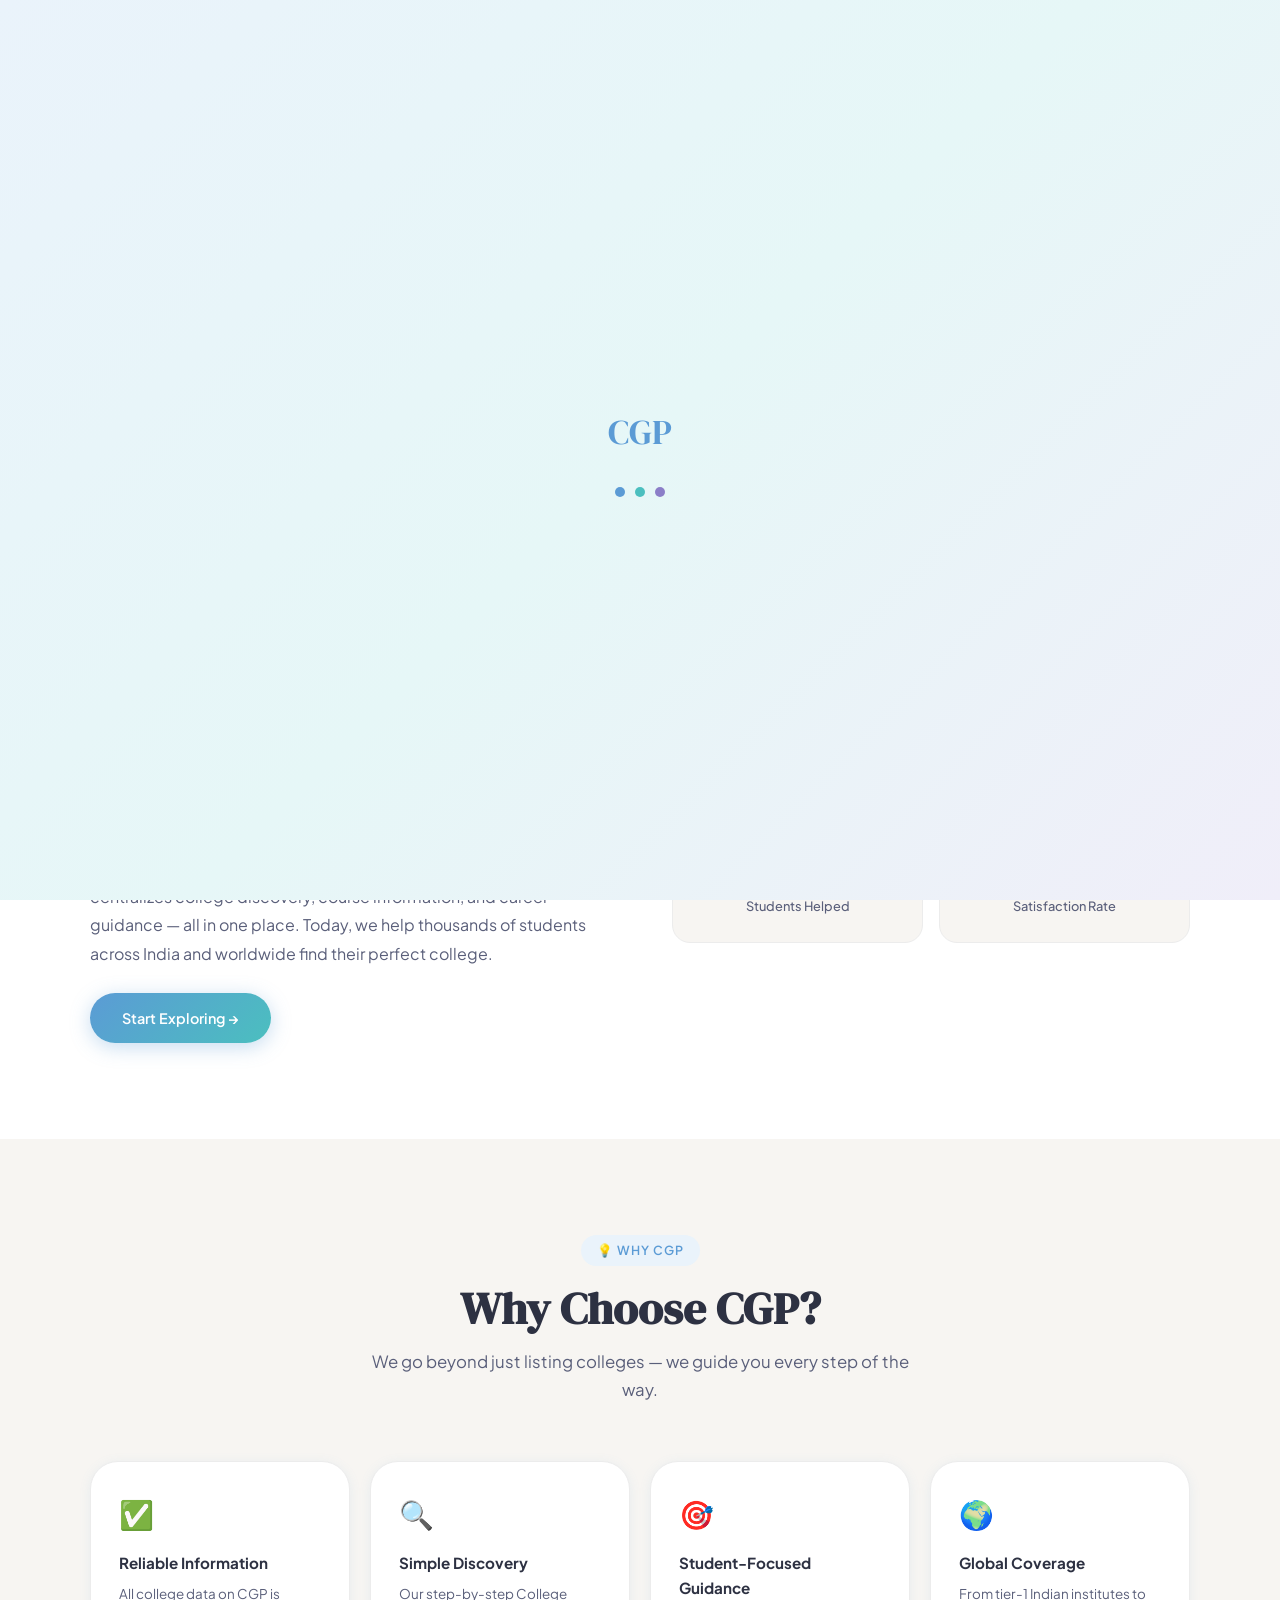
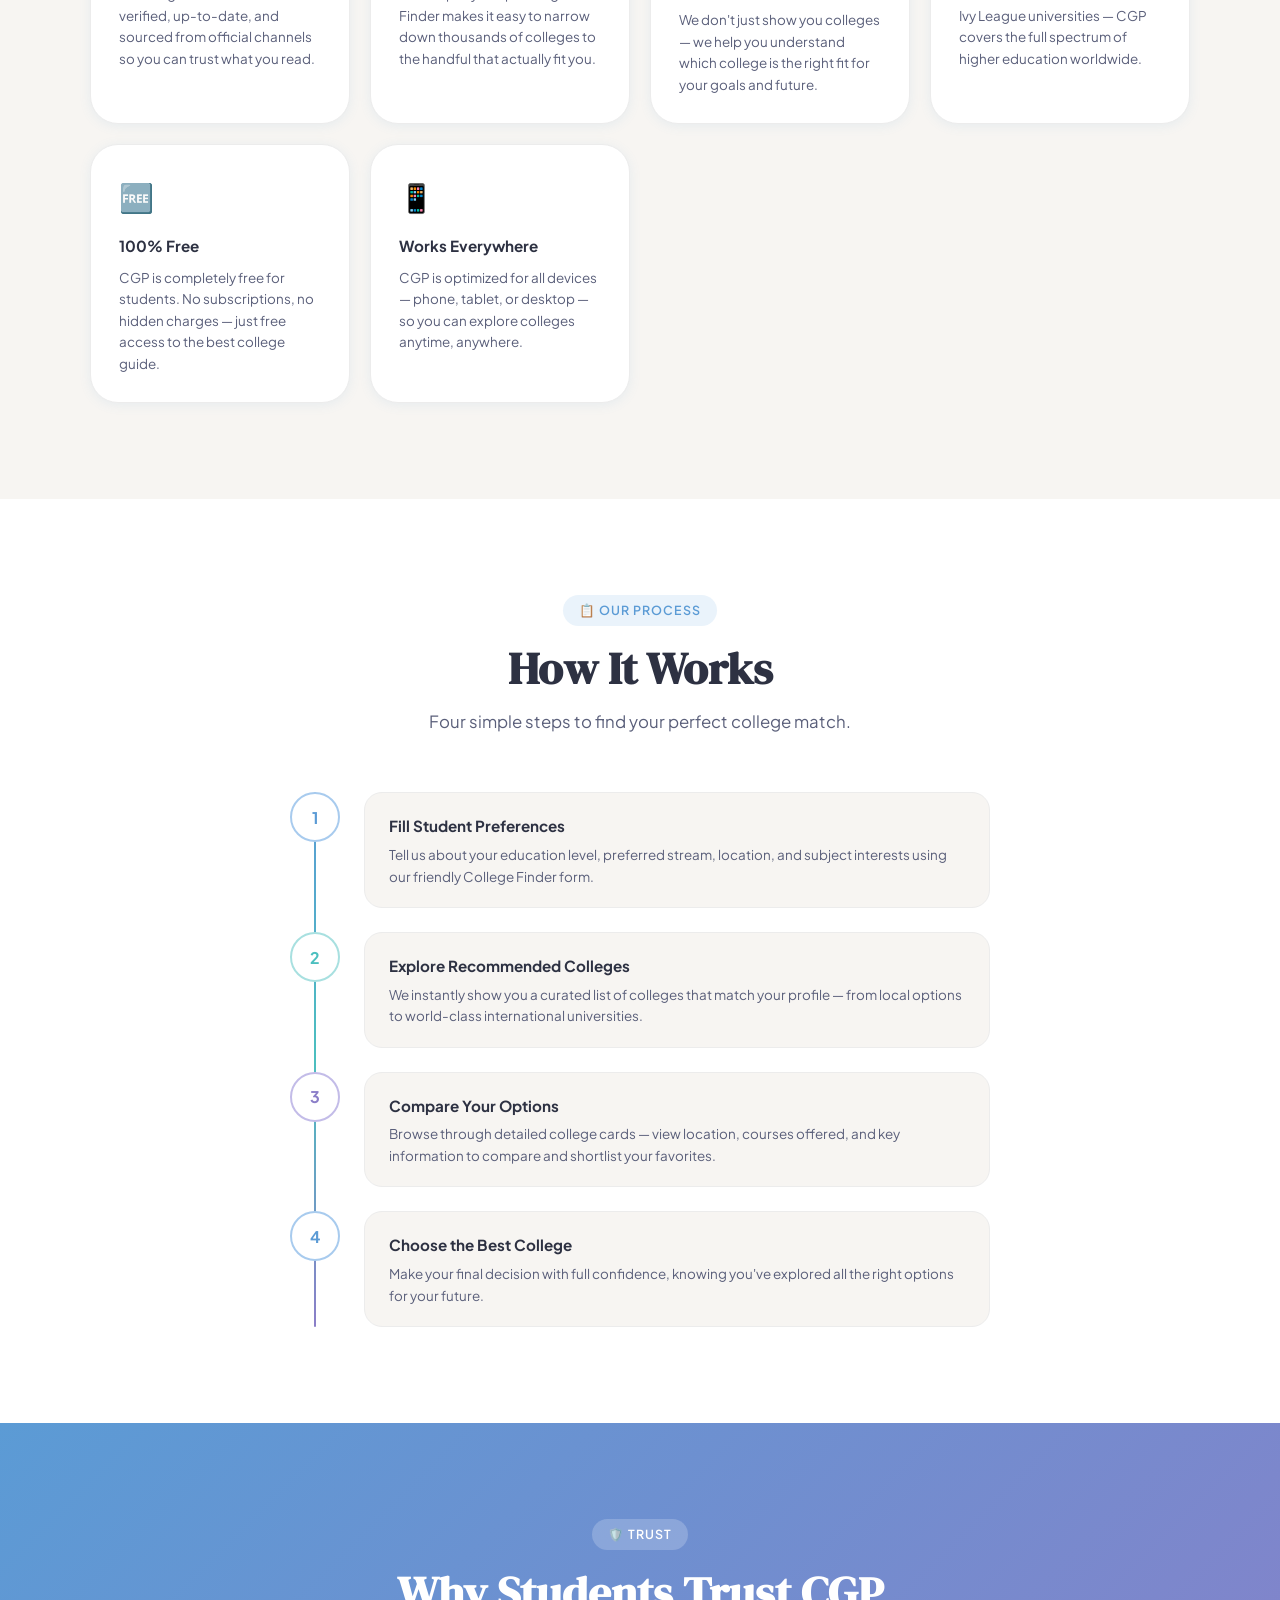
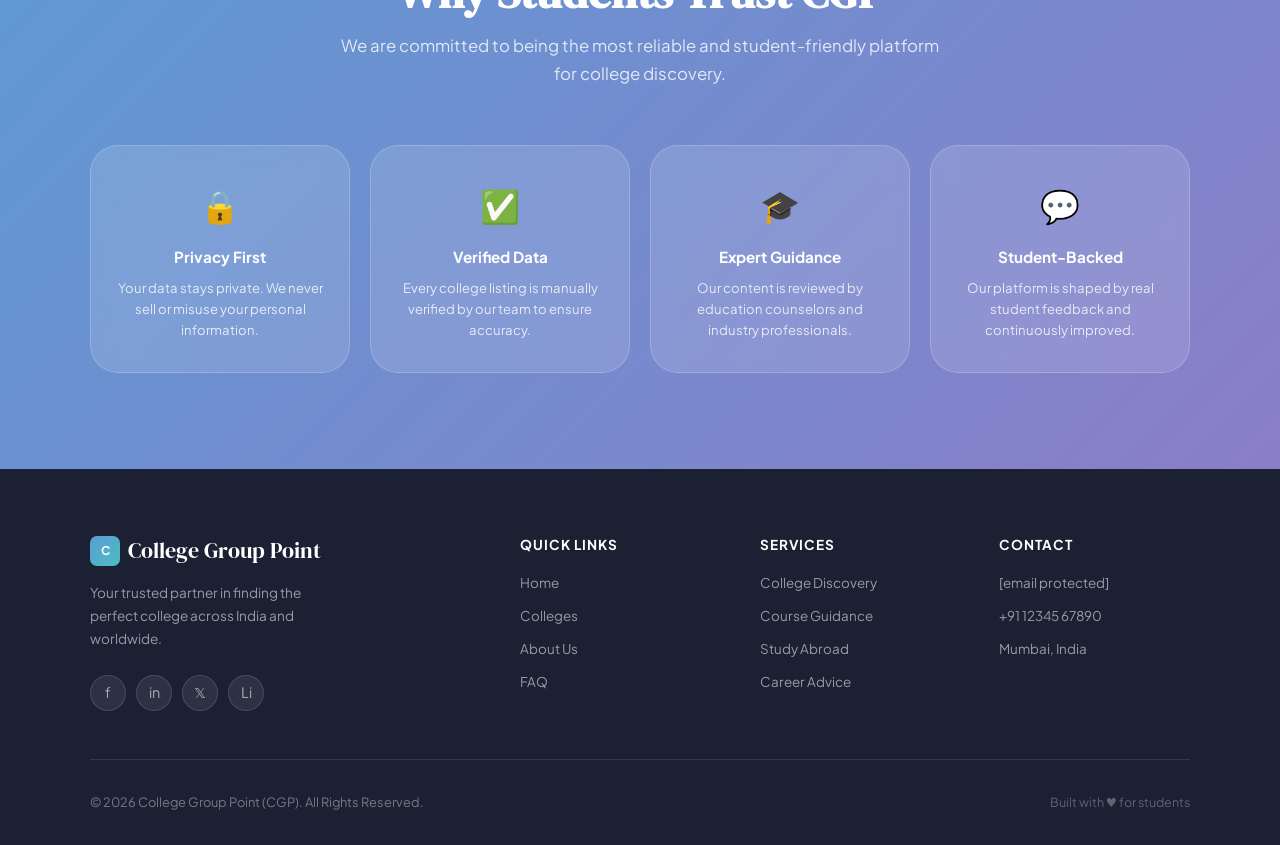
==== about.html @ a4756f7d "Add files via upload" ====
<!DOCTYPE html>
<html lang="en">
<head>
  <meta charset="UTF-8" />
  <meta name="viewport" content="width=device-width, initial-scale=1.0" />
  <title>CGP — About Us</title>
  <link rel="stylesheet" href="css/style.css" />
</head>
<body>

<div id="page-loader">
  <div class="loader-logo">CGP</div>
  <div class="loader-dots">
    <div class="loader-dot"></div>
    <div class="loader-dot"></div>
    <div class="loader-dot"></div>
  </div>
</div>

<nav class="navbar">
  <a href="index.html" class="nav-logo"><span>C</span> CGP</a>
  <ul class="nav-links">
    <li><a href="index.html">Home</a></li>
    <li><a href="colleges.html">Colleges</a></li>
    <li><a href="about.html" class="active">About</a></li>
    <li><a href="faq.html">FAQ</a></li>
  </ul>
  <div class="nav-user-pill" id="nav-user-pill" style="display:none;">
    <span class="nav-user-avatar">👤</span>
    <span class="nav-user-name" id="nav-user-name"></span>
  </div>
  <button class="hamburger" aria-label="Menu"><span></span><span></span><span></span></button>
</nav>
<nav class="mobile-nav">
  <a href="index.html">Home</a>
  <a href="colleges.html">Colleges</a>
  <a href="about.html">About</a>
  <a href="faq.html">FAQ</a>
  <div class="mobile-user-row" id="mobile-user-row" style="display:none;">
    <span id="mobile-user-name-label"></span>
    <button class="btn btn-secondary" style="padding:0.4rem 1rem;font-size:0.8rem;" onclick="openProfileModal()">Profile</button>
  </div>
</nav>

<div class="about-page">

  <section class="about-hero">
    <div class="section-badge reveal">🏫 About CGP</div>
    <h1 class="section-title reveal" style="max-width:560px;margin:0.75rem auto 1rem;">We're on a Mission to Simplify College Discovery</h1>
    <p class="section-subtitle reveal">CGP was founded with one belief — every student deserves the right information to make the most important decision of their life.</p>
  </section>

  <section class="section about-mission">
    <div class="container">
      <div class="mission-grid">
        <div class="mission-text reveal-left">
          <div class="section-badge">👋 Who We Are</div>
          <h2>Built by Students, For Students</h2>
          <p>College Group Point (CGP) was born out of frustration. Our founders went through the stressful process of finding the right college — and realized that most students were navigating this journey completely alone, with confusing or outdated information.</p>
          <p>So we built CGP: a simple, beautiful, student-first platform that centralizes college discovery, course information, and career guidance — all in one place. Today, we help thousands of students across India and worldwide find their perfect college.</p>
          <a href="colleges.html" class="btn btn-primary" style="margin-top:0.5rem;">Start Exploring →</a>
        </div>
        <div class="reveal-right">
          <div class="stats-grid">
            <div class="stat-card"><strong>500+</strong><span>Colleges Listed</span></div>
            <div class="stat-card"><strong>50+</strong><span>Countries Covered</span></div>
            <div class="stat-card"><strong>10K+</strong><span>Students Helped</span></div>
            <div class="stat-card"><strong>98%</strong><span>Satisfaction Rate</span></div>
          </div>
        </div>
      </div>
    </div>
  </section>

  <section class="section why-section">
    <div class="container">
      <div class="section-header reveal">
        <div class="section-badge">💡 Why CGP</div>
        <h2 class="section-title">Why Choose CGP?</h2>
        <p class="section-subtitle">We go beyond just listing colleges — we guide you every step of the way.</p>
      </div>
      <div class="why-grid">
        <div class="why-card reveal reveal-delay-1"><div class="why-icon">✅</div><h3>Reliable Information</h3><p>All college data on CGP is verified, up-to-date, and sourced from official channels so you can trust what you read.</p></div>
        <div class="why-card reveal reveal-delay-2"><div class="why-icon">🔍</div><h3>Simple Discovery</h3><p>Our step-by-step College Finder makes it easy to narrow down thousands of colleges to the handful that actually fit you.</p></div>
        <div class="why-card reveal reveal-delay-3"><div class="why-icon">🎯</div><h3>Student-Focused Guidance</h3><p>We don't just show you colleges — we help you understand which college is the right fit for your goals and future.</p></div>
        <div class="why-card reveal reveal-delay-4"><div class="why-icon">🌍</div><h3>Global Coverage</h3><p>From tier-1 Indian institutes to Ivy League universities — CGP covers the full spectrum of higher education worldwide.</p></div>
        <div class="why-card reveal"><div class="why-icon">🆓</div><h3>100% Free</h3><p>CGP is completely free for students. No subscriptions, no hidden charges — just free access to the best college guide.</p></div>
        <div class="why-card reveal"><div class="why-icon">📱</div><h3>Works Everywhere</h3><p>CGP is optimized for all devices — phone, tablet, or desktop — so you can explore colleges anytime, anywhere.</p></div>
      </div>
    </div>
  </section>

  <section class="section process-section">
    <div class="container">
      <div class="section-header reveal">
        <div class="section-badge">📋 Our Process</div>
        <h2 class="section-title">How It Works</h2>
        <p class="section-subtitle">Four simple steps to find your perfect college match.</p>
      </div>
      <div class="process-steps">
        <div class="process-step reveal">
          <div class="process-step-num">1</div>
          <div class="process-step-content"><h3>Fill Student Preferences</h3><p>Tell us about your education level, preferred stream, location, and subject interests using our friendly College Finder form.</p></div>
        </div>
        <div class="process-step reveal reveal-delay-1">
          <div class="process-step-num">2</div>
          <div class="process-step-content"><h3>Explore Recommended Colleges</h3><p>We instantly show you a curated list of colleges that match your profile — from local options to world-class international universities.</p></div>
        </div>
        <div class="process-step reveal reveal-delay-2">
          <div class="process-step-num">3</div>
          <div class="process-step-content"><h3>Compare Your Options</h3><p>Browse through detailed college cards — view location, courses offered, and key information to compare and shortlist your favorites.</p></div>
        </div>
        <div class="process-step reveal reveal-delay-3">
          <div class="process-step-num">4</div>
          <div class="process-step-content"><h3>Choose the Best College</h3><p>Make your final decision with full confidence, knowing you've explored all the right options for your future.</p></div>
        </div>
      </div>
    </div>
  </section>

  <section class="section trust-section">
    <div class="container">
      <div class="section-header reveal">
        <div class="section-badge">🛡️ Trust</div>
        <h2 class="section-title">Why Students Trust CGP</h2>
        <p class="section-subtitle">We are committed to being the most reliable and student-friendly platform for college discovery.</p>
      </div>
      <div class="trust-cards">
        <div class="trust-card reveal reveal-delay-1"><div class="trust-card-icon">🔒</div><h3>Privacy First</h3><p>Your data stays private. We never sell or misuse your personal information.</p></div>
        <div class="trust-card reveal reveal-delay-2"><div class="trust-card-icon">✅</div><h3>Verified Data</h3><p>Every college listing is manually verified by our team to ensure accuracy.</p></div>
        <div class="trust-card reveal reveal-delay-3"><div class="trust-card-icon">🎓</div><h3>Expert Guidance</h3><p>Our content is reviewed by education counselors and industry professionals.</p></div>
        <div class="trust-card reveal reveal-delay-4"><div class="trust-card-icon">💬</div><h3>Student-Backed</h3><p>Our platform is shaped by real student feedback and continuously improved.</p></div>
      </div>
    </div>
  </section>

</div><!-- /about-page -->

<footer>
  <div class="footer-grid">
    <div class="footer-brand">
      <div class="footer-logo"><span>C</span> College Group Point</div>
      <p>Your trusted partner in finding the perfect college across India and worldwide.</p>
      <div class="footer-social">
        <div class="social-icon">f</div><div class="social-icon">in</div>
        <div class="social-icon">𝕏</div><div class="social-icon">Li</div>
      </div>
    </div>
    <div class="footer-col"><h4>Quick Links</h4><a href="index.html">Home</a><a href="colleges.html">Colleges</a><a href="about.html">About Us</a><a href="faq.html">FAQ</a></div>
    <div class="footer-col"><h4>Services</h4><a href="#">College Discovery</a><a href="#">Course Guidance</a><a href="#">Study Abroad</a><a href="#">Career Advice</a></div>
    <div class="footer-col"><h4>Contact</h4><a href="/cdn-cgi/l/email-protection#9ef6fbf2f2f1defdf9eeb0f7f0"><span class="__cf_email__" data-cfemail="8ee6ebe2e2e1ceede9fea0e7e0">[email&#160;protected]</span></a><a href="tel:+911234567890">+91 12345 67890</a><a href="#">Mumbai, India</a></div>
  </div>
  <div class="footer-bottom">
    <p>© 2026 College Group Point (CGP). All Rights Reserved.</p>
    <p style="font-size:0.78rem;color:rgba(255,255,255,0.3)">Built with ♥ for students</p>
  </div>
</footer>

<!-- Profile Modal -->
<div class="modal-overlay" id="profile-modal" style="display:none;">
  <div class="modal-box profile-modal-box">
    <button class="modal-close" onclick="closeProfileModal()">✕</button>
    <div class="profile-avatar-big">👤</div>
    <h3 class="modal-title" id="profile-modal-name">Your Profile</h3>
    <div class="profile-details" id="profile-details"></div>
    <div class="profile-modal-footer">
      <button class="btn btn-primary" style="background:linear-gradient(135deg,#e74c3c,#c0392b);box-shadow:0 4px 20px rgba(231,76,60,0.3);" onclick="openLogoutConfirm()">🚪 Logout</button>
    </div>
  </div>
</div>
<div class="modal-overlay" id="logout-modal" style="display:none;">
  <div class="modal-box">
    <div class="modal-icon">⚠️</div>
    <h3 class="modal-title">Are you sure?</h3>
    <p class="modal-text">Logging out will remove all your saved details.<br/>Do you want to continue?</p>

  </div>
</div>

<button id="go-top" aria-label="Go to top">↑</button>
<script src="js/script.js"></script>
</body>
</html>
---- css/style.css ----
/* =============================================
   CGP — College Group Point | style.css v3
   ============================================= */
@import url('https://fonts.googleapis.com/css2?family=DM+Serif+Display:ital@0;1&family=Plus+Jakarta+Sans:wght@300;400;500;600;700&display=swap');

:root {
  --blue:        #5B9BD5;
  --blue-light:  #A8CBEE;
  --blue-soft:   #EAF3FB;
  --teal:        #4BBFBF;
  --teal-light:  #A8E0E0;
  --teal-soft:   #E6F7F7;
  --purple:      #8B7EC8;
  --purple-light:#C3BCE8;
  --purple-soft: #F0EEF9;
  --white:       #FDFCFB;
  --warm-white:  #F7F5F2;
  --gray-light:  #ECECEC;
  --gray:        #9A9A9A;
  --text:        #2D3142;
  --text-soft:   #5A5F7A;
  --shadow-sm:   0 2px 12px rgba(91,155,213,0.10);
  --shadow-md:   0 8px 32px rgba(91,155,213,0.16);
  --shadow-lg:   0 16px 56px rgba(91,155,213,0.22);
  --glass-bg:    rgba(255,255,255,0.65);
  --glass-border:rgba(255,255,255,0.85);
  --radius-sm:   10px;
  --radius-md:   18px;
  --radius-lg:   28px;
  --radius-xl:   40px;
  --font-heading:'DM Serif Display', Georgia, serif;
  --font-body:   'Plus Jakarta Sans', system-ui, sans-serif;
  --transition:  0.32s cubic-bezier(0.4,0,0.2,1);
}

*, *::before, *::after { box-sizing: border-box; margin: 0; padding: 0; }
html { scroll-behavior: smooth; font-size: 16px; }
body { font-family: var(--font-body); background: var(--warm-white); color: var(--text); line-height: 1.7; overflow-x: hidden; -webkit-font-smoothing: antialiased; }
img { max-width: 100%; height: auto; display: block; }
a { color: inherit; text-decoration: none; }
ul { list-style: none; }

/* =============================================
   PAGE LOADER
   ============================================= */
#page-loader { position: fixed; inset: 0; background: linear-gradient(135deg, var(--blue-soft), var(--teal-soft) 50%, var(--purple-soft)); display: flex; flex-direction: column; align-items: center; justify-content: center; z-index: 9999; transition: opacity 0.5s ease, visibility 0.5s ease; }
#page-loader.hidden { opacity: 0; visibility: hidden; pointer-events: none; }
.loader-logo { font-family: var(--font-heading); font-size: 2.2rem; color: var(--blue); margin-bottom: 1.5rem; }
.loader-dots { display: flex; gap: 10px; }
.loader-dot { width: 10px; height: 10px; border-radius: 50%; background: var(--blue); animation: dotBounce 1.2s ease-in-out infinite; }
.loader-dot:nth-child(2) { background: var(--teal); animation-delay: 0.2s; }
.loader-dot:nth-child(3) { background: var(--purple); animation-delay: 0.4s; }
@keyframes dotBounce { 0%,80%,100% { transform: scale(0.6); opacity: 0.5; } 40% { transform: scale(1.2); opacity: 1; } }

/* =============================================
   NAVBAR
   ============================================= */
.navbar { position: fixed; top: 0; left: 0; right: 0; z-index: 1000; padding: 0 2rem; height: 68px; display: flex; align-items: center; justify-content: space-between; gap: 1rem; background: var(--glass-bg); backdrop-filter: blur(16px) saturate(1.8); -webkit-backdrop-filter: blur(16px) saturate(1.8); border-bottom: 1px solid var(--glass-border); box-shadow: var(--shadow-sm); transition: background var(--transition), box-shadow var(--transition); }
.navbar.scrolled { background: rgba(255,255,255,0.92); box-shadow: var(--shadow-md); }
.nav-logo { font-family: var(--font-heading); font-size: 1.5rem; color: var(--blue); letter-spacing: -0.5px; display: flex; align-items: center; gap: 8px; flex-shrink: 0; }
.nav-logo span { width: 32px; height: 32px; background: linear-gradient(135deg, var(--blue), var(--teal)); border-radius: 8px; color: white; font-size: 0.85rem; font-family: var(--font-body); font-weight: 700; display: flex; align-items: center; justify-content: center; }
.nav-links { display: flex; align-items: center; gap: 0.25rem; }
.nav-links a { font-weight: 500; font-size: 0.9rem; color: var(--text-soft); padding: 0.4rem 0.9rem; border-radius: var(--radius-sm); position: relative; transition: color var(--transition), background var(--transition); }
.nav-links a::after { content: ''; position: absolute; bottom: 2px; left: 50%; right: 50%; height: 2px; background: linear-gradient(90deg, var(--blue), var(--teal)); border-radius: 2px; transition: left var(--transition), right var(--transition); }
.nav-links a:hover { color: var(--blue); background: var(--blue-soft); }
.nav-links a:hover::after, .nav-links a.active::after { left: 0.9rem; right: 0.9rem; }
.nav-links a.active { color: var(--blue); }

/* User Pill */
.nav-user-pill { display: flex; align-items: center; gap: 8px; padding: 0.4rem 1rem 0.4rem 0.5rem; background: var(--blue-soft); border: 1.5px solid var(--blue-light); border-radius: 50px; cursor: pointer; transition: background var(--transition), box-shadow var(--transition), transform var(--transition); flex-shrink: 0; }
.nav-user-pill:hover { background: white; box-shadow: var(--shadow-md); transform: translateY(-1px); }
.nav-user-avatar { font-size: 1rem; }
.nav-user-name { font-size: 0.85rem; font-weight: 600; color: var(--blue); max-width: 100px; overflow: hidden; text-overflow: ellipsis; white-space: nowrap; }

/* Hamburger */
.hamburger { display: none; flex-direction: column; gap: 5px; cursor: pointer; padding: 8px; border-radius: var(--radius-sm); transition: background var(--transition); background: none; border: none; }
.hamburger:hover { background: var(--blue-soft); }
.hamburger span { display: block; width: 22px; height: 2px; background: var(--text); border-radius: 2px; transition: transform var(--transition), opacity var(--transition); }
.hamburger.open span:nth-child(1) { transform: translateY(7px) rotate(45deg); }
.hamburger.open span:nth-child(2) { opacity: 0; transform: scaleX(0); }
.hamburger.open span:nth-child(3) { transform: translateY(-7px) rotate(-45deg); }

/* Mobile Nav */
.mobile-nav { position: fixed; top: 68px; left: 0; right: 0; background: rgba(255,255,255,0.97); backdrop-filter: blur(20px); -webkit-backdrop-filter: blur(20px); z-index: 999; padding: 1rem 1.5rem 2rem; border-bottom: 1px solid var(--glass-border); box-shadow: var(--shadow-md); transform: translateY(-110%); transition: transform 0.38s cubic-bezier(0.4,0,0.2,1); display: none; }
.mobile-nav.open { transform: translateY(0); }
.mobile-nav a { display: block; font-weight: 500; color: var(--text-soft); padding: 0.85rem 1rem; border-radius: var(--radius-sm); transition: background var(--transition), color var(--transition); border-bottom: 1px solid var(--gray-light); }
.mobile-nav a:last-of-type { border-bottom: none; }
.mobile-nav a:hover { background: var(--blue-soft); color: var(--blue); }
/* Mobile user row — inside hamburger menu only, not centered on page */
.mobile-user-row { display: flex; align-items: center; justify-content: space-between; padding: 0.85rem 1rem; margin-top: 0.75rem; background: var(--blue-soft); border-radius: var(--radius-sm); font-weight: 600; font-size: 0.88rem; color: var(--blue); border: 1.5px solid var(--blue-light); }

/* =============================================
   BUTTONS
   ============================================= */
.btn { display: inline-flex; align-items: center; gap: 8px; padding: 0.8rem 2rem; border-radius: 50px; font-family: var(--font-body); font-weight: 600; font-size: 0.9rem; cursor: pointer; transition: transform var(--transition), box-shadow var(--transition), background var(--transition); border: none; outline: none; text-decoration: none; }
.btn-primary { background: linear-gradient(135deg, var(--blue), var(--teal)); color: white; box-shadow: 0 4px 20px rgba(91,155,213,0.35); }
.btn-primary:hover { transform: translateY(-2px); box-shadow: 0 8px 30px rgba(91,155,213,0.45); }
.btn-secondary { background: white; color: var(--blue); border: 1.5px solid var(--blue-light); box-shadow: var(--shadow-sm); }
.btn-secondary:hover { background: var(--blue-soft); transform: translateY(-2px); box-shadow: var(--shadow-md); }

/* =============================================
   SECTION LAYOUT
   ============================================= */
.section { padding: 6rem 2rem; }
.container { max-width: 1100px; margin: 0 auto; width: 100%; }
.section-header { text-align: center; margin-bottom: 3.5rem; }
.section-badge { display: inline-block; padding: 0.3rem 1rem; background: var(--blue-soft); color: var(--blue); border-radius: 50px; font-size: 0.78rem; font-weight: 600; letter-spacing: 1px; text-transform: uppercase; margin-bottom: 1rem; }
.section-title { font-family: var(--font-heading); font-size: clamp(1.8rem, 4vw, 2.8rem); color: var(--text); line-height: 1.2; margin-bottom: 0.75rem; }
.section-subtitle { color: var(--text-soft); font-size: 1.05rem; max-width: 560px; margin: 0 auto; line-height: 1.7; }

/* =============================================
   FORM PAGE — Sliding Multi-Step
   ============================================= */
.form-page { min-height: 100vh; display: flex; align-items: center; justify-content: center; background: linear-gradient(145deg, var(--blue-soft), var(--purple-soft) 50%, var(--teal-soft)); padding: 2rem; position: relative; overflow: hidden; }
.form-bg-shapes { position: absolute; inset: 0; pointer-events: none; }
.shape { position: absolute; border-radius: 50%; filter: blur(80px); opacity: 0.35; }
.shape-1 { width: 420px; height: 420px; background: var(--blue-light); top: -100px; right: -80px; }
.shape-2 { width: 300px; height: 300px; background: var(--purple-light); bottom: -60px; left: -60px; }
.shape-3 { width: 200px; height: 200px; background: var(--teal-light); top: 50%; right: 10%; }

.sf-wrapper { width: 100%; max-width: 540px; position: relative; z-index: 1; }
.sf-brand { display: flex; align-items: center; gap: 12px; margin-bottom: 1.5rem; padding: 0 0.5rem; }
.sf-brand-icon { font-size: 1.8rem; }
.sf-brand-name { font-family: var(--font-heading); font-size: 1.2rem; color: var(--text); }
.sf-brand-sub { font-size: 0.78rem; color: var(--text-soft); }

.sf-card { background: white; border-radius: var(--radius-xl); padding: 2.5rem 2.5rem 2rem; box-shadow: var(--shadow-lg); }

/* Progress */
.sf-progress { display: flex; align-items: center; gap: 1rem; margin-bottom: 2rem; }
.sf-progress-track { flex: 1; height: 5px; background: var(--gray-light); border-radius: 5px; overflow: hidden; }
.sf-progress-fill { height: 100%; background: linear-gradient(90deg, var(--blue), var(--teal)); border-radius: 5px; transition: width 0.5s cubic-bezier(0.4,0,0.2,1); width: 0%; }
.sf-step-label { font-size: 0.78rem; font-weight: 600; color: var(--text-soft); white-space: nowrap; }

/* Slide Viewport */
.sf-viewport { overflow: hidden; position: relative; min-height: 280px; }
.sf-slide { display: none; animation: sfSlideIn 0.4s cubic-bezier(0.4,0,0.2,1) forwards; }
.sf-slide.active { display: block; }
@keyframes sfSlideIn { from { opacity: 0; transform: translateX(32px); } to { opacity: 1; transform: translateX(0); } }
.sf-slide.active.from-back { animation: sfSlideInBack 0.4s cubic-bezier(0.4,0,0.2,1) forwards; }
@keyframes sfSlideInBack { from { opacity: 0; transform: translateX(-32px); } to { opacity: 1; transform: translateX(0); } }

.sf-slide-emoji { font-size: 2.2rem; margin-bottom: 0.75rem; }
.sf-slide-title { font-family: var(--font-heading); font-size: 1.5rem; color: var(--text); margin-bottom: 0.4rem; line-height: 1.2; }
.sf-slide-sub { font-size: 0.88rem; color: var(--text-soft); margin-bottom: 1.5rem; }

/* Floating Label Fields */
.sf-field-group { position: relative; margin-top: 0.5rem; }
.sf-input { width: 100%; padding: 1.2rem 1rem 0.6rem; border: 1.5px solid var(--gray-light); border-radius: var(--radius-sm); font-family: var(--font-body); font-size: 0.95rem; color: var(--text); background: var(--warm-white); outline: none; transition: border-color var(--transition), box-shadow var(--transition), background var(--transition); appearance: none; -webkit-appearance: none; }
.sf-input:focus { border-color: var(--blue); box-shadow: 0 0 0 3px rgba(91,155,213,0.12); background: white; }
.sf-label { position: absolute; top: 50%; left: 1rem; transform: translateY(-50%); font-size: 0.9rem; color: var(--gray); pointer-events: none; transition: top 0.22s ease, font-size 0.22s ease, color 0.22s ease, transform 0.22s ease; }
.sf-input:focus ~ .sf-label,
.sf-input.filled ~ .sf-label { top: 0.42rem; transform: none; font-size: 0.7rem; color: var(--blue); font-weight: 600; }
.sf-select { cursor: pointer; padding-right: 2.5rem; background-image: url("data:image/svg+xml,%3Csvg xmlns='http://www.w3.org/2000/svg' width='12' height='8' viewBox='0 0 12 8'%3E%3Cpath d='M1 1l5 5 5-5' stroke='%235B9BD5' stroke-width='1.5' fill='none' stroke-linecap='round'/%3E%3C/svg%3E"); background-repeat: no-repeat; background-position: right 1rem center; }

/* Gender choice */
.sf-choice-grid { display: grid; grid-template-columns: 1fr 1fr; gap: 1rem; margin-top: 0.5rem; }
.sf-choice-btn { display: flex; flex-direction: column; align-items: center; gap: 0.5rem; padding: 1.25rem 1rem; border: 1.5px solid var(--gray-light); border-radius: var(--radius-md); background: var(--warm-white); cursor: pointer; font-family: var(--font-body); transition: all var(--transition); }
.sf-choice-btn:hover { border-color: var(--blue); background: var(--blue-soft); }
.sf-choice-btn.selected { border-color: var(--blue); background: var(--blue-soft); box-shadow: 0 0 0 3px rgba(91,155,213,0.15); }
.sf-choice-icon { font-size: 1.8rem; }
.sf-choice-label { font-size: 0.88rem; font-weight: 600; color: var(--text); }

/* ── OTP Styles ── */
.otp-send-btn {
  display: flex; align-items: center; justify-content: center; gap: 8px;
  width: 100%; margin-top: 1rem;
  padding: 0.9rem 1.5rem;
  background: linear-gradient(135deg, var(--blue), var(--teal));
  color: white; font-family: var(--font-body); font-weight: 600; font-size: 0.9rem;
  border: none; border-radius: 50px; cursor: pointer;
  transition: transform var(--transition), box-shadow var(--transition), opacity var(--transition);
  box-shadow: 0 4px 20px rgba(91,155,213,0.35);
}
.otp-send-btn:hover:not(:disabled) { transform: translateY(-2px); box-shadow: 0 8px 30px rgba(91,155,213,0.45); }
.otp-send-btn:disabled { opacity: 0.6; cursor: not-allowed; }
.otp-send-icon { font-size: 1rem; }
.otp-status { margin-top: 0.75rem; font-size: 0.82rem; font-weight: 600; text-align: center; min-height: 1.2rem; }
.otp-status.success { color: #27ae60; }
.otp-status.error { color: #e74c3c; }

/* OTP Boxes */
.otp-boxes {
  display: flex; gap: 0.6rem; justify-content: center;
  margin: 1.25rem 0 0.5rem;
}
.otp-box {
  width: 48px; height: 56px;
  text-align: center; font-size: 1.4rem; font-weight: 700;
  border: 2px solid var(--gray-light);
  border-radius: var(--radius-sm);
  background: var(--warm-white);
  color: var(--text);
  outline: none;
  transition: border-color var(--transition), box-shadow var(--transition), background var(--transition);
  font-family: var(--font-body);
}
.otp-box:focus { border-color: var(--blue); box-shadow: 0 0 0 3px rgba(91,155,213,0.12); background: white; }
.otp-box.filled { border-color: var(--teal); background: var(--teal-soft); }
.otp-box.error { border-color: #e74c3c; background: #fdf2f2; animation: shakebox 0.3s ease; }
.otp-box.success { border-color: #27ae60; background: #f0fdf4; }
@keyframes shakebox { 0%,100% { transform: translateX(0); } 25% { transform: translateX(-4px); } 75% { transform: translateX(4px); } }

.otp-verify-status { font-size: 0.82rem; font-weight: 600; text-align: center; min-height: 1.2rem; margin-bottom: 0.5rem; }
.otp-verify-status.success { color: #27ae60; }
.otp-verify-status.error { color: #e74c3c; }

.otp-resend-row { display: flex; align-items: center; justify-content: space-between; margin-top: 0.75rem; gap: 1rem; flex-wrap: wrap; }
.otp-timer-label { font-size: 0.8rem; color: var(--text-soft); }
.otp-resend-btn { background: none; border: none; font-family: var(--font-body); font-size: 0.82rem; font-weight: 600; color: var(--blue); cursor: pointer; padding: 0.25rem 0.5rem; border-radius: var(--radius-sm); transition: background var(--transition); }
.otp-resend-btn:not(:disabled):hover { background: var(--blue-soft); }
.otp-resend-btn:disabled { color: var(--gray); cursor: not-allowed; }

/* Demo hint — remove in production */
.otp-demo-hint { margin-top: 0.75rem; padding: 0.6rem 1rem; background: #FFF8E1; border: 1px dashed #FFE082; border-radius: var(--radius-sm); font-size: 0.78rem; color: #795548; text-align: center; }

/* ── Qualification Card Picker ── */
.qual-groups { display: flex; flex-direction: column; gap: 1.25rem; margin-top: 0.5rem; max-height: 320px; overflow-y: auto; padding-right: 2px; }
.qual-groups::-webkit-scrollbar { width: 4px; }
.qual-groups::-webkit-scrollbar-thumb { background: var(--blue-light); border-radius: 4px; }
.qual-group-label { font-size: 0.72rem; font-weight: 700; color: var(--text-soft); text-transform: uppercase; letter-spacing: 0.8px; margin-bottom: 0.6rem; }
.qual-cards { display: flex; gap: 0.6rem; flex-wrap: wrap; }
.qual-card {
  display: flex; flex-direction: column; align-items: center; gap: 4px;
  padding: 0.85rem 1rem; min-width: 84px;
  background: var(--warm-white);
  border: 2px solid var(--gray-light);
  border-radius: var(--radius-md);
  cursor: pointer; font-family: var(--font-body);
  transition: all var(--transition); flex: 1;
  max-width: 130px;
}
.qual-card:hover { border-color: var(--blue-light); background: var(--blue-soft); transform: translateY(-2px); }
.qual-card.selected { border-color: var(--blue); background: var(--blue-soft); box-shadow: 0 0 0 3px rgba(91,155,213,0.18); transform: translateY(-2px); }
.qual-card-icon { font-size: 1.4rem; }
.qual-card-title { font-size: 0.8rem; font-weight: 700; color: var(--text); text-align: center; line-height: 1.2; }
.qual-card-sub { font-size: 0.68rem; color: var(--text-soft); font-weight: 500; }

/* Summary */
.sf-summary { background: var(--warm-white); border-radius: var(--radius-md); padding: 1.25rem; margin-top: 1rem; display: grid; grid-template-columns: 1fr 1fr; gap: 0.6rem; }
.sf-summary-label { font-size: 0.7rem; font-weight: 600; color: var(--gray); text-transform: uppercase; letter-spacing: 0.5px; }
.sf-summary-val { font-size: 0.88rem; font-weight: 600; color: var(--text); }

/* Nav */
.sf-nav { display: flex; justify-content: space-between; align-items: center; gap: 1rem; margin-top: 1.75rem; padding-top: 1.5rem; border-top: 1px solid var(--gray-light); }
.sf-back-btn { padding: 0.7rem 1.5rem; }
.sf-next-btn { padding: 0.7rem 2rem; margin-left: auto; }

/* =============================================
   WELCOME PAGE
   ============================================= */
.welcome-page { min-height: 100vh; display: flex; align-items: center; justify-content: center; background: linear-gradient(145deg, var(--teal-soft), #FFFDF5 50%, var(--blue-soft)); padding: 2rem; text-align: center; }
.welcome-card { background: white; border-radius: var(--radius-xl); padding: 3.5rem 3rem; max-width: 540px; width: 100%; box-shadow: var(--shadow-lg); animation: scaleIn 0.6s cubic-bezier(0.4,0,0.2,1) forwards; }
@keyframes scaleIn { from { opacity: 0; transform: scale(0.92); } to { opacity: 1; transform: scale(1); } }
.welcome-emoji { font-size: 3.5rem; margin-bottom: 1rem; }
.welcome-card h1 { font-family: var(--font-heading); font-size: 2rem; color: var(--text); margin-bottom: 0.75rem; line-height: 1.2; }
.welcome-card h1 span { background: linear-gradient(135deg, var(--blue), var(--teal)); -webkit-background-clip: text; -webkit-text-fill-color: transparent; background-clip: text; }
.welcome-card p { color: var(--text-soft); line-height: 1.7; margin-bottom: 2rem; }
.welcome-divider { height: 1px; background: var(--gray-light); margin: 1.5rem 0; }
.welcome-cta { justify-content: center; font-size: 1rem; padding: 1rem 2.5rem; }

/* =============================================
   HERO — Centered clean layout (no side card)
   ============================================= */
.hero { min-height: 100vh; display: flex; align-items: center; position: relative; overflow: hidden; padding-top: 68px; background: linear-gradient(145deg, var(--blue-soft) 0%, #F0EBF8 40%, var(--teal-soft) 100%); }
.hero-bg-shapes { position: absolute; inset: 0; pointer-events: none; overflow: hidden; }
.hero-shape { position: absolute; border-radius: 50%; filter: blur(60px); opacity: 0.4; }
.hero-shape-1 { width: 500px; height: 500px; background: var(--blue-light); top: -100px; right: -100px; }
.hero-shape-2 { width: 350px; height: 350px; background: var(--purple-light); bottom: -80px; left: -80px; }
.hero-shape-3 { width: 280px; height: 280px; background: var(--teal-light); top: 30%; left: 50%; transform: translateX(-50%); }

/* Centered hero — no side card */
.hero-content-centered { position: relative; z-index: 1; display: flex; align-items: center; justify-content: center; max-width: 900px; margin: 0 auto; padding: 5rem 2rem; width: 100%; }
.hero-text-centered { text-align: center; max-width: 720px; }
.hero-text-centered .badge { display: inline-flex; align-items: center; gap: 6px; padding: 0.4rem 1rem; background: white; border-radius: 50px; font-size: 0.78rem; font-weight: 600; color: var(--teal); box-shadow: var(--shadow-sm); margin-bottom: 1.5rem; border: 1px solid var(--teal-light); }
.hero-text-centered h1 { font-family: var(--font-heading); font-size: clamp(2.6rem, 6vw, 4.5rem); line-height: 1.08; color: var(--text); margin-bottom: 1.5rem; letter-spacing: -1.5px; }
.hero-text-centered h1 em { font-style: italic; background: linear-gradient(135deg, var(--blue), var(--teal)); -webkit-background-clip: text; -webkit-text-fill-color: transparent; background-clip: text; }
.hero-text-centered p { font-size: 1.1rem; color: var(--text-soft); max-width: 560px; margin: 0 auto 2.5rem; line-height: 1.8; }
.hero-cta { display: flex; gap: 1rem; flex-wrap: wrap; justify-content: center; }
.hero-stats { display: flex; gap: 0; margin-top: 3rem; padding-top: 2rem; border-top: 1px solid rgba(91,155,213,0.15); justify-content: center; }
.hero-stat-item { text-align: center; padding: 0 2rem; }
.hero-stat-item strong { display: block; font-family: var(--font-heading); font-size: 1.8rem; color: var(--blue); line-height: 1; }
.hero-stat-item span { font-size: 0.82rem; color: var(--text-soft); font-weight: 500; }
.hero-stat-divider { width: 1px; background: rgba(91,155,213,0.2); align-self: stretch; }

/* =============================================
   REVIEWS
   ============================================= */
.reviews-section { background: linear-gradient(160deg, #F5F2FF, var(--blue-soft)); }
.reviews-container { max-width: 780px; margin: 0 auto; }
.review-slide { display: none; animation: fadeSlide 0.5s ease forwards; }
.review-slide.active { display: block; }
@keyframes fadeSlide { from { opacity: 0; transform: translateY(12px); } to { opacity: 1; transform: translateY(0); } }
.review-card { background: white; border-radius: var(--radius-xl); padding: 2.5rem 3rem; box-shadow: var(--shadow-md); text-align: center; position: relative; }
.review-quote { font-size: 5rem; line-height: 0.5; color: var(--blue-light); font-family: var(--font-heading); position: absolute; top: 1.5rem; left: 2.5rem; }
.review-text { font-size: 1.15rem; font-style: italic; color: var(--text); margin-bottom: 1.5rem; line-height: 1.7; font-family: var(--font-heading); }
.review-author { display: flex; align-items: center; gap: 12px; justify-content: center; }
.review-avatar { width: 44px; height: 44px; border-radius: 50%; display: flex; align-items: center; justify-content: center; font-weight: 700; color: white; font-size: 0.9rem; flex-shrink: 0; }
.review-author-name { font-weight: 600; font-size: 0.9rem; color: var(--text); }
.review-author-role { font-size: 0.78rem; color: var(--text-soft); }
.review-controls { display: flex; align-items: center; justify-content: center; gap: 1.5rem; margin-top: 2rem; }
.review-btn { width: 44px; height: 44px; border-radius: 50%; border: 1.5px solid var(--blue-light); background: white; color: var(--blue); font-size: 1.1rem; cursor: pointer; display: flex; align-items: center; justify-content: center; transition: background var(--transition), transform var(--transition); box-shadow: var(--shadow-sm); }
.review-btn:hover { background: var(--blue); color: white; transform: scale(1.05); }
.review-dots { display: flex; gap: 6px; }
.review-dot { width: 8px; height: 8px; border-radius: 50%; background: var(--blue-light); cursor: pointer; transition: background var(--transition), transform var(--transition); }
.review-dot.active { background: var(--blue); transform: scale(1.3); }

/* =============================================
   SERVICES
   ============================================= */
.services-grid { display: grid; grid-template-columns: repeat(auto-fit, minmax(240px, 1fr)); gap: 1.5rem; }
.service-card { background: white; border-radius: var(--radius-lg); padding: 2rem 1.75rem; box-shadow: var(--shadow-sm); border: 1px solid var(--gray-light); transition: transform var(--transition), box-shadow var(--transition), border-color var(--transition); position: relative; overflow: hidden; }
.service-card::before { content: ''; position: absolute; top: 0; left: 0; right: 0; height: 3px; opacity: 0; transition: opacity var(--transition); }
.service-card:nth-child(1)::before { background: linear-gradient(90deg, var(--blue), var(--teal)); }
.service-card:nth-child(2)::before { background: linear-gradient(90deg, var(--teal), var(--purple)); }
.service-card:nth-child(3)::before { background: linear-gradient(90deg, var(--purple), var(--blue)); }
.service-card:nth-child(4)::before { background: linear-gradient(90deg, var(--blue), var(--purple)); }
.service-card:hover { transform: translateY(-6px); box-shadow: var(--shadow-lg); border-color: transparent; }
.service-card:hover::before { opacity: 1; }
.service-icon { width: 52px; height: 52px; border-radius: var(--radius-sm); display: flex; align-items: center; justify-content: center; font-size: 1.5rem; margin-bottom: 1.25rem; }
.service-card:nth-child(1) .service-icon { background: var(--blue-soft); }
.service-card:nth-child(2) .service-icon { background: var(--teal-soft); }
.service-card:nth-child(3) .service-icon { background: var(--purple-soft); }
.service-card:nth-child(4) .service-icon { background: #FFF3E0; }
.service-card h3 { font-weight: 700; font-size: 1rem; color: var(--text); margin-bottom: 0.6rem; }
.service-card p { font-size: 0.88rem; color: var(--text-soft); line-height: 1.65; }

/* =============================================
   ABOUT PREVIEW
   ============================================= */
.about-preview { background: linear-gradient(135deg, var(--teal-soft), #FFFBF5); }
.about-preview-grid { display: grid; grid-template-columns: 1fr 1fr; gap: 4rem; align-items: center; }
.about-preview-text h2 { font-family: var(--font-heading); font-size: clamp(1.8rem, 4vw, 2.6rem); line-height: 1.2; color: var(--text); margin-bottom: 1.25rem; }
.about-preview-text p { color: var(--text-soft); margin-bottom: 1.5rem; line-height: 1.8; }
.about-features { display: flex; flex-direction: column; gap: 0.75rem; margin-bottom: 2rem; }
.about-feature { display: flex; align-items: center; gap: 10px; font-size: 0.9rem; color: var(--text-soft); }
.about-feature-icon { width: 26px; height: 26px; border-radius: 50%; background: var(--teal-soft); display: flex; align-items: center; justify-content: center; font-size: 0.75rem; color: var(--teal); flex-shrink: 0; }
.about-visual-card { background: white; border-radius: var(--radius-xl); padding: 2rem; box-shadow: var(--shadow-lg); }
.about-visual-steps { display: flex; flex-direction: column; gap: 1rem; }
.about-step { display: flex; align-items: flex-start; gap: 1rem; padding: 1rem; border-radius: var(--radius-md); background: var(--warm-white); transition: background var(--transition); }
.about-step:hover { background: var(--blue-soft); }
.about-step-num { width: 36px; height: 36px; border-radius: 50%; background: linear-gradient(135deg, var(--blue), var(--teal)); color: white; font-weight: 700; font-size: 0.85rem; display: flex; align-items: center; justify-content: center; flex-shrink: 0; }
.about-step-text strong { font-size: 0.9rem; font-weight: 600; display: block; color: var(--text); }
.about-step-text span { font-size: 0.8rem; color: var(--text-soft); }

/* CTA */
.college-cta { background: linear-gradient(135deg, var(--blue), var(--purple)); color: white; text-align: center; padding: 5rem 2rem; position: relative; overflow: hidden; }
.college-cta::before { content: ''; position: absolute; inset: 0; background: url("data:image/svg+xml,%3Csvg width='60' height='60' viewBox='0 0 60 60' xmlns='http://www.w3.org/2000/svg'%3E%3Cg fill='%23ffffff' fill-opacity='0.04'%3E%3Cpath d='M36 34v-4h-2v4h-4v2h4v4h2v-4h4v-2h-4zm0-30V0h-2v4h-4v2h4v4h2V6h4V4h-4zM6 34v-4H4v4H0v2h4v4h2v-4h4v-2H6zM6 4V0H4v4H0v2h4v4h2V6h4V4H6z'/%3E%3C/g%3E%3C/svg%3E"); }
.college-cta h2 { font-family: var(--font-heading); font-size: clamp(1.8rem, 4vw, 2.8rem); margin-bottom: 1rem; position: relative; }
.college-cta p { font-size: 1.05rem; opacity: 0.85; max-width: 500px; margin: 0 auto 2rem; line-height: 1.7; position: relative; }
.college-cta .btn-white { background: white; color: var(--blue); font-weight: 700; padding: 0.9rem 2.5rem; border-radius: 50px; box-shadow: 0 8px 30px rgba(0,0,0,0.2); transition: transform var(--transition), box-shadow var(--transition); position: relative; display: inline-flex; align-items: center; gap: 8px; }
.college-cta .btn-white:hover { transform: translateY(-3px); box-shadow: 0 12px 40px rgba(0,0,0,0.25); }

/* =============================================
   COLLEGES PAGE — Wizard
   ============================================= */
.colleges-page { padding-top: 68px; }
.colleges-hero { background: linear-gradient(135deg, var(--blue-soft), var(--purple-soft)); padding: 4rem 2rem; text-align: center; }

.wizard-card { background: white; border-radius: var(--radius-xl); padding: 2.5rem; box-shadow: var(--shadow-lg); max-width: 800px; margin: 0 auto; overflow: visible; }

/* Step Tracker */
.wizard-tracker { display: flex; align-items: center; margin-bottom: 2rem; gap: 0; }
.wt-step { display: flex; align-items: center; flex: 1; }
.wt-dot { width: 32px; height: 32px; border-radius: 50%; border: 2px solid var(--gray-light); background: white; display: flex; align-items: center; justify-content: center; font-size: 0.75rem; font-weight: 700; color: var(--gray); flex-shrink: 0; transition: all var(--transition); }
.wt-dot.active { border-color: var(--blue); background: var(--blue); color: white; }
.wt-dot.done { border-color: var(--teal); background: var(--teal); color: white; }
.wt-line { flex: 1; height: 2px; background: var(--gray-light); transition: background var(--transition); }
.wt-line.done { background: var(--teal); }

/* Wizard Viewport — overflow visible so dropdown panels can escape */
.wizard-viewport { overflow: visible; min-height: 320px; position: relative; }
.wizard-slide { display: none; animation: wSlideIn 0.42s cubic-bezier(0.4,0,0.2,1) forwards; }
.wizard-slide.active { display: block; }
@keyframes wSlideIn { from { opacity: 0; transform: translateX(30px); } to { opacity: 1; transform: translateX(0); } }
.wizard-slide.from-back { animation: wSlideInBack 0.42s cubic-bezier(0.4,0,0.2,1) forwards; }
@keyframes wSlideInBack { from { opacity: 0; transform: translateX(-30px); } to { opacity: 1; transform: translateX(0); } }

.wizard-slide-header { margin-bottom: 1.75rem; }
.wizard-step-badge { display: inline-block; padding: 0.2rem 0.75rem; background: var(--blue-soft); color: var(--blue); border-radius: 50px; font-size: 0.72rem; font-weight: 700; letter-spacing: 0.5px; margin-bottom: 0.6rem; }
.wizard-q { font-family: var(--font-heading); font-size: clamp(1.2rem, 3vw, 1.55rem); color: var(--text); margin-bottom: 0.3rem; }
.wizard-q-sub { font-size: 0.85rem; color: var(--text-soft); }

/* Big Cards Grid */
.wizard-big-grid { display: grid; grid-template-columns: repeat(auto-fill, minmax(170px, 1fr)); gap: 1rem; margin-bottom: 1.5rem; }
.wizard-big-card { display: flex; flex-direction: column; align-items: center; gap: 0.5rem; padding: 1.5rem 1rem; background: var(--warm-white); border: 2px solid var(--gray-light); border-radius: var(--radius-md); cursor: pointer; font-family: var(--font-body); transition: all var(--transition); text-align: center; }
.wizard-big-card:hover { border-color: var(--blue-light); background: var(--blue-soft); transform: translateY(-3px); box-shadow: var(--shadow-sm); }
.wizard-big-card.selected { border-color: var(--blue); background: var(--blue-soft); box-shadow: 0 0 0 3px rgba(91,155,213,0.18); transform: translateY(-3px); }
.wbc-icon { font-size: 2rem; }
.wbc-title { font-size: 0.88rem; font-weight: 700; color: var(--text); }
.wbc-sub { font-size: 0.75rem; color: var(--text-soft); }

.wizard-note { display: flex; align-items: flex-start; gap: 8px; background: #FFF8E1; border: 1px solid #FFE082; border-radius: var(--radius-sm); padding: 0.75rem 1rem; font-size: 0.82rem; color: #795548; margin-top: 0.5rem; }

.wizard-chip-grid { display: flex; flex-wrap: wrap; gap: 0.75rem; margin-bottom: 1.5rem; }
.wizard-chip { padding: 0.6rem 1.2rem; border: 1.5px solid var(--gray-light); border-radius: 50px; background: var(--warm-white); cursor: pointer; font-family: var(--font-body); font-size: 0.85rem; font-weight: 500; color: var(--text-soft); transition: all var(--transition); display: flex; align-items: center; gap: 6px; }
.wizard-chip:hover { border-color: var(--blue); background: var(--blue-soft); color: var(--blue); }
.wizard-chip.selected { border-color: var(--blue); background: var(--blue); color: white; }

.searchable-dropdown { background: var(--warm-white); border: 1.5px solid var(--gray-light); border-radius: var(--radius-md); overflow: hidden; max-width: 480px; margin: 0 auto 1.5rem; }
.sd-search-wrap { display: flex; align-items: center; gap: 8px; padding: 0.75rem 1rem; border-bottom: 1px solid var(--gray-light); background: white; }
.sd-search-icon { color: var(--gray); flex-shrink: 0; }
.sd-search { border: none; outline: none; font-family: var(--font-body); font-size: 0.9rem; color: var(--text); width: 100%; background: transparent; }
.sd-list { max-height: 200px; overflow-y: auto; }
.sd-item { padding: 0.75rem 1rem; cursor: pointer; font-size: 0.88rem; color: var(--text-soft); transition: background var(--transition), color var(--transition); border-bottom: 1px solid var(--gray-light); }
.sd-item:last-child { border-bottom: none; }
.sd-item:hover { background: var(--blue-soft); color: var(--blue); }
.sd-item.selected { background: var(--blue-soft); color: var(--blue); font-weight: 600; }
.sd-list::-webkit-scrollbar { width: 5px; }
.sd-list::-webkit-scrollbar-thumb { background: var(--blue-light); border-radius: 4px; }

.city-input-wrap { max-width: 480px; margin: 1rem auto 0; }
.country-select-wrap { max-width: 480px; margin: 1.25rem auto 0; }

.wizard-nav { display: flex; align-items: center; gap: 1rem; margin-top: 2rem; padding-top: 1.5rem; border-top: 1px solid var(--gray-light); }

/* Results */
.results-grid { display: grid; grid-template-columns: repeat(auto-fill, minmax(260px, 1fr)); gap: 1.5rem; margin-top: 1rem; }
.college-card { background: white; border-radius: var(--radius-lg); overflow: hidden; box-shadow: var(--shadow-sm); border: 1px solid var(--gray-light); transition: transform var(--transition), box-shadow var(--transition); }
.college-card:hover { transform: translateY(-5px); box-shadow: var(--shadow-lg); }
.college-card-banner { height: 88px; display: flex; align-items: center; justify-content: center; font-size: 2.5rem; }
.college-card-body { padding: 1.5rem; }
.college-tag { display: inline-block; padding: 0.2rem 0.7rem; background: var(--blue-soft); color: var(--blue); border-radius: 50px; font-size: 0.72rem; font-weight: 600; margin-bottom: 0.6rem; }
.college-card-body h3 { font-weight: 700; font-size: 1.05rem; color: var(--text); margin-bottom: 0.25rem; }
.college-location { display: flex; align-items: center; gap: 4px; font-size: 0.8rem; color: var(--text-soft); margin-bottom: 0.75rem; }
.college-card-body p { font-size: 0.84rem; color: var(--text-soft); line-height: 1.6; margin-bottom: 1.25rem; }
.college-explore-btn { display: inline-flex; align-items: center; gap: 6px; padding: 0.5rem 1.2rem; border-radius: 50px; font-size: 0.82rem; font-weight: 600; color: var(--blue); border: 1.5px solid var(--blue-light); background: var(--blue-soft); cursor: pointer; transition: background var(--transition), color var(--transition), transform var(--transition); text-decoration: none; }
.college-explore-btn:hover { background: var(--blue); color: white; transform: translateX(2px); }

/* =============================================
   MODALS — Fully Responsive
   ============================================= */
.modal-overlay { position: fixed; inset: 0; z-index: 2000; background: rgba(45,49,66,0.55); backdrop-filter: blur(6px); -webkit-backdrop-filter: blur(6px); display: flex; align-items: center; justify-content: center; padding: 1rem; animation: overlayIn 0.25s ease forwards; overflow-y: auto; }
@keyframes overlayIn { from { opacity: 0; } to { opacity: 1; } }
.modal-box { background: white; border-radius: var(--radius-xl); padding: 2.5rem 2rem 2rem; max-width: 420px; width: 100%; box-shadow: var(--shadow-lg); text-align: center; position: relative; animation: modalIn 0.35s cubic-bezier(0.4,0,0.2,1) forwards; margin: auto; }
@keyframes modalIn { from { opacity: 0; transform: scale(0.88) translateY(16px); } to { opacity: 1; transform: scale(1) translateY(0); } }
.modal-icon { font-size: 2.5rem; margin-bottom: 0.75rem; }
.modal-title { font-family: var(--font-heading); font-size: 1.4rem; color: var(--text); margin-bottom: 0.5rem; }
.modal-text { font-size: 0.88rem; color: var(--text-soft); line-height: 1.7; }
.modal-timer { font-size: 0.82rem; color: var(--gray); margin-top: 0.75rem; }
.modal-close { position: absolute; top: 1.2rem; right: 1.2rem; background: var(--warm-white); border: none; border-radius: 50%; width: 32px; height: 32px; cursor: pointer; font-size: 0.85rem; color: var(--text-soft); transition: background var(--transition), color var(--transition); display: flex; align-items: center; justify-content: center; }
.modal-close:hover { background: var(--blue-soft); color: var(--blue); }

/* Profile modal */
.profile-modal-box { text-align: left; padding-top: 3.5rem; }
.profile-avatar-big { font-size: 3rem; text-align: center; margin-bottom: 0.5rem; }
.profile-modal-box .modal-title { text-align: center; }
.profile-details { margin-top: 1.25rem; display: flex; flex-direction: column; gap: 0.5rem; }
/* Location row groups city+state+country into one card */
.profile-detail-row { display: flex; justify-content: space-between; align-items: center; padding: 0.7rem 1rem; background: var(--warm-white); border-radius: var(--radius-sm); border: 1px solid var(--gray-light); gap: 1rem; }
.profile-detail-label { font-size: 0.75rem; font-weight: 600; color: var(--gray); text-transform: uppercase; letter-spacing: 0.5px; flex-shrink: 0; }
.profile-detail-val { font-size: 0.88rem; font-weight: 600; color: var(--text); text-align: right; }
/* Location section — city + state + country grouped */
.profile-location-block { background: var(--warm-white); border-radius: var(--radius-sm); border: 1px solid var(--gray-light); padding: 0.7rem 1rem; }
.profile-location-label { font-size: 0.75rem; font-weight: 600; color: var(--gray); text-transform: uppercase; letter-spacing: 0.5px; margin-bottom: 0.4rem; }
.profile-location-val { font-size: 0.88rem; font-weight: 600; color: var(--text); line-height: 1.5; }
.profile-modal-footer { margin-top: 1.5rem; padding-top: 1.25rem; border-top: 1px solid var(--gray-light); display: flex; justify-content: center; }

/* =============================================
   ABOUT PAGE
   ============================================= */
.about-page { padding-top: 68px; }
.about-hero { background: linear-gradient(135deg, var(--purple-soft), var(--blue-soft)); padding: 5rem 2rem; text-align: center; }
.about-mission { background: white; }
.mission-grid { display: grid; grid-template-columns: 1fr 1fr; gap: 4rem; align-items: center; }
.mission-text h2 { font-family: var(--font-heading); font-size: clamp(1.6rem, 3.5vw, 2.4rem); line-height: 1.25; color: var(--text); margin-bottom: 1rem; }
.mission-text p { color: var(--text-soft); line-height: 1.8; margin-bottom: 1rem; }
.stats-grid { display: grid; grid-template-columns: 1fr 1fr; gap: 1rem; }
.stat-card { background: var(--warm-white); border-radius: var(--radius-md); padding: 1.5rem; text-align: center; border: 1px solid var(--gray-light); transition: transform var(--transition), box-shadow var(--transition); }
.stat-card:hover { transform: translateY(-3px); box-shadow: var(--shadow-md); }
.stat-card strong { display: block; font-family: var(--font-heading); font-size: 2rem; background: linear-gradient(135deg, var(--blue), var(--teal)); -webkit-background-clip: text; -webkit-text-fill-color: transparent; background-clip: text; }
.stat-card span { font-size: 0.8rem; color: var(--text-soft); font-weight: 500; }
.why-section { background: var(--warm-white); }
.why-grid { display: grid; grid-template-columns: repeat(auto-fit, minmax(220px, 1fr)); gap: 1.25rem; }
.why-card { background: white; border-radius: var(--radius-lg); padding: 1.75rem; border: 1px solid var(--gray-light); box-shadow: var(--shadow-sm); transition: transform var(--transition), box-shadow var(--transition); }
.why-card:hover { transform: translateY(-4px); box-shadow: var(--shadow-md); }
.why-icon { font-size: 1.75rem; margin-bottom: 0.75rem; }
.why-card h3 { font-weight: 700; font-size: 0.95rem; color: var(--text); margin-bottom: 0.5rem; }
.why-card p { font-size: 0.84rem; color: var(--text-soft); line-height: 1.6; }
.process-section { background: white; }
.process-steps { display: flex; flex-direction: column; gap: 1.5rem; max-width: 700px; margin: 0 auto; position: relative; }
.process-steps::before { content: ''; position: absolute; left: 24px; top: 0; bottom: 0; width: 2px; background: linear-gradient(to bottom, var(--blue), var(--teal), var(--purple)); border-radius: 2px; }
.process-step { display: flex; gap: 1.5rem; align-items: flex-start; position: relative; }
.process-step-num { width: 50px; height: 50px; border-radius: 50%; background: white; border: 2.5px solid var(--blue-light); display: flex; align-items: center; justify-content: center; font-weight: 700; font-size: 1rem; color: var(--blue); flex-shrink: 0; z-index: 1; }
.process-step:nth-child(2) .process-step-num { border-color: var(--teal-light); color: var(--teal); }
.process-step:nth-child(3) .process-step-num { border-color: var(--purple-light); color: var(--purple); }
.process-step-content { flex: 1; background: var(--warm-white); border-radius: var(--radius-md); padding: 1.25rem 1.5rem; border: 1px solid var(--gray-light); transition: background var(--transition), box-shadow var(--transition); }
.process-step-content:hover { background: var(--blue-soft); box-shadow: var(--shadow-sm); }
.process-step-content h3 { font-weight: 700; font-size: 0.95rem; color: var(--text); margin-bottom: 0.3rem; }
.process-step-content p { font-size: 0.84rem; color: var(--text-soft); line-height: 1.6; }
.trust-section { background: linear-gradient(135deg, var(--blue), var(--purple)); color: white; }
.trust-section .section-badge { background: rgba(255,255,255,0.2); color: white; }
.trust-section .section-title { color: white; }
.trust-section .section-subtitle { color: rgba(255,255,255,0.8); max-width: 600px; }
.trust-cards { display: grid; grid-template-columns: repeat(auto-fit, minmax(200px, 1fr)); gap: 1.25rem; margin-top: 1rem; }
.trust-card { background: rgba(255,255,255,0.12); backdrop-filter: blur(10px); border: 1px solid rgba(255,255,255,0.2); border-radius: var(--radius-lg); padding: 2rem 1.5rem; text-align: center; transition: background var(--transition), transform var(--transition); }
.trust-card:hover { background: rgba(255,255,255,0.2); transform: translateY(-4px); }
.trust-card-icon { font-size: 2rem; margin-bottom: 0.75rem; }
.trust-card h3 { font-weight: 700; font-size: 0.95rem; margin-bottom: 0.4rem; }
.trust-card p { font-size: 0.82rem; opacity: 0.8; line-height: 1.6; }

/* =============================================
   FAQ PAGE
   ============================================= */
.faq-page { padding-top: 68px; }
.faq-hero { background: linear-gradient(135deg, var(--teal-soft), var(--blue-soft)); padding: 5rem 2rem; text-align: center; }
.faq-list { max-width: 740px; margin: 0 auto; display: flex; flex-direction: column; gap: 0.85rem; }
.faq-item { background: white; border-radius: var(--radius-md); border: 1.5px solid var(--gray-light); overflow: hidden; transition: border-color var(--transition), box-shadow var(--transition); }
.faq-item.open { border-color: var(--blue-light); box-shadow: var(--shadow-md); }
.faq-question { display: flex; align-items: center; justify-content: space-between; padding: 1.25rem 1.5rem; cursor: pointer; gap: 1rem; transition: background var(--transition); }
.faq-question:hover, .faq-item.open .faq-question { background: var(--blue-soft); }
.faq-question-text { font-weight: 600; font-size: 0.95rem; color: var(--text); transition: color var(--transition); }
.faq-item.open .faq-question-text { color: var(--blue); }
.faq-chevron { width: 28px; height: 28px; border-radius: 50%; background: var(--gray-light); display: flex; align-items: center; justify-content: center; transition: transform var(--transition), background var(--transition); flex-shrink: 0; font-size: 0.7rem; color: var(--text-soft); }
.faq-item.open .faq-chevron { transform: rotate(180deg); background: var(--blue); color: white; }
.faq-answer { max-height: 0; overflow: hidden; transition: max-height 0.38s cubic-bezier(0.4,0,0.2,1), padding 0.38s ease; padding: 0 1.5rem; }
.faq-item.open .faq-answer { max-height: 300px; padding: 0 1.5rem 1.25rem; }
.faq-answer p { font-size: 0.88rem; color: var(--text-soft); line-height: 1.75; }

/* =============================================
   FOOTER
   ============================================= */
footer { background: #1C2033; color: rgba(255,255,255,0.85); padding: 4rem 2rem 2rem; }
.footer-grid { display: grid; grid-template-columns: 2fr 1fr 1fr 1fr; gap: 3rem; max-width: 1100px; margin: 0 auto; padding-bottom: 3rem; border-bottom: 1px solid rgba(255,255,255,0.1); }
.footer-brand p { font-size: 0.85rem; color: rgba(255,255,255,0.55); margin-top: 0.75rem; line-height: 1.7; max-width: 260px; }
.footer-logo { display: flex; align-items: center; gap: 8px; font-family: var(--font-heading); font-size: 1.35rem; color: white; margin-bottom: 0.75rem; }
.footer-logo span { width: 30px; height: 30px; border-radius: 7px; background: linear-gradient(135deg, var(--blue), var(--teal)); display: flex; align-items: center; justify-content: center; font-family: var(--font-body); font-size: 0.75rem; font-weight: 700; color: white; }
.footer-col h4 { font-weight: 700; font-size: 0.85rem; color: white; margin-bottom: 1rem; text-transform: uppercase; letter-spacing: 1px; }
.footer-col a { display: block; font-size: 0.84rem; color: rgba(255,255,255,0.55); margin-bottom: 0.65rem; transition: color var(--transition); }
.footer-col a:hover { color: var(--blue-light); }
.footer-social { display: flex; gap: 10px; margin-top: 1.5rem; }
.social-icon { width: 36px; height: 36px; border-radius: 50%; background: rgba(255,255,255,0.08); border: 1px solid rgba(255,255,255,0.12); display: flex; align-items: center; justify-content: center; font-size: 0.9rem; color: rgba(255,255,255,0.6); transition: background var(--transition), color var(--transition), transform var(--transition); cursor: pointer; }
.social-icon:hover { background: var(--blue); color: white; transform: translateY(-2px); }
.footer-bottom { max-width: 1100px; margin: 2rem auto 0; display: flex; align-items: center; justify-content: space-between; gap: 1rem; }
.footer-bottom p { font-size: 0.8rem; color: rgba(255,255,255,0.4); }

/* =============================================
   GO TO TOP
   ============================================= */
#go-top { position: fixed; bottom: 2rem; right: 2rem; width: 46px; height: 46px; border-radius: 50%; background: linear-gradient(135deg, var(--blue), var(--teal)); color: white; display: flex; align-items: center; justify-content: center; font-size: 1.1rem; cursor: pointer; box-shadow: var(--shadow-md); z-index: 900; border: none; opacity: 0; transform: translateY(12px); transition: opacity var(--transition), transform var(--transition), box-shadow var(--transition); pointer-events: none; }
#go-top.visible { opacity: 1; transform: translateY(0); pointer-events: all; }
#go-top:hover { box-shadow: var(--shadow-lg); transform: translateY(-3px); }

/* =============================================
   SCROLL REVEAL
   ============================================= */
.reveal { opacity: 0; transform: translateY(28px); transition: opacity 0.65s ease, transform 0.65s ease; }
.reveal.visible { opacity: 1; transform: none; }
.reveal-left { opacity: 0; transform: translateX(-28px); transition: opacity 0.65s ease, transform 0.65s ease; }
.reveal-left.visible { opacity: 1; transform: none; }
.reveal-right { opacity: 0; transform: translateX(28px); transition: opacity 0.65s ease, transform 0.65s ease; }
.reveal-right.visible { opacity: 1; transform: none; }
.reveal-delay-1 { transition-delay: 0.1s; }
.reveal-delay-2 { transition-delay: 0.2s; }
.reveal-delay-3 { transition-delay: 0.3s; }
.reveal-delay-4 { transition-delay: 0.4s; }

/* =============================================
   RESPONSIVE
   ============================================= */
@media (max-width: 960px) {
  .about-preview-grid { grid-template-columns: 1fr; }
  .mission-grid { grid-template-columns: 1fr; }
  .footer-grid { grid-template-columns: 1fr 1fr; gap: 2rem; }
}

@media (max-width: 768px) {
  .nav-links { display: none; }
  .hamburger { display: flex; }
  .mobile-nav { display: block; }
  .section { padding: 4rem 1.5rem; }
  .sf-card { padding: 1.75rem 1.5rem 1.5rem; }
  .wizard-card { padding: 1.75rem 1.5rem; }
  .wizard-big-grid { grid-template-columns: 1fr 1fr; }
  .stats-grid { grid-template-columns: 1fr 1fr; }
  .process-steps::before { display: none; }
  .footer-grid { grid-template-columns: 1fr; gap: 2rem; }
  .footer-bottom { flex-direction: column; text-align: center; }
  .review-card { padding: 2rem 1.5rem; }
  .modal-box { padding: 2rem 1.25rem 1.75rem; border-radius: var(--radius-lg); }
  .profile-modal-box { padding-top: 3rem; }
  .college-cta { padding: 4rem 1.5rem; }
  .wizard-tracker { display: none; }
  .sf-summary { grid-template-columns: 1fr; }
  /* OTP boxes smaller on mobile */
  .otp-box { width: 40px; height: 50px; font-size: 1.2rem; }
  .otp-boxes { gap: 0.4rem; }
  /* Qual cards smaller on mobile */
  .qual-card { min-width: 72px; padding: 0.7rem 0.6rem; }
  .qual-card-icon { font-size: 1.2rem; }
  /* Hero stats on mobile */
  .hero-stat-item { padding: 0 1rem; }
  .hero-stat-item strong { font-size: 1.4rem; }
}

@media (max-width: 480px) {
  .hero-stats { flex-direction: column; gap: 1rem; align-items: center; }
  .hero-stat-divider { display: none; }
  .hero-stat-item { padding: 0; text-align: center; }
  .hero-cta { flex-direction: column; align-items: center; }
  .wizard-big-grid { grid-template-columns: 1fr; }
  .wizard-nav { flex-wrap: wrap; }
  .trust-cards { grid-template-columns: 1fr; }
  .sf-choice-grid { grid-template-columns: 1fr; }
  .nav-user-name { display: none; }
  .results-grid { grid-template-columns: 1fr; }
  .profile-detail-row { flex-direction: column; align-items: flex-start; gap: 2px; }
  .profile-detail-val { text-align: left; }
  /* OTP boxes even smaller */
  .otp-box { width: 36px; height: 46px; font-size: 1.1rem; }
  .otp-boxes { gap: 0.3rem; }
  .qual-cards { gap: 0.5rem; }
  .qual-card { min-width: 64px; }
  .modal-box { padding: 1.75rem 1rem 1.5rem; }
}

/* =============================================
   COLLEGE WIZARD v5 — New Components
   ============================================= */

/* ── Wizard Top Bar (back arrow + tracker) ── */
.wizard-topbar {
  display: flex;
  align-items: center;
  justify-content: space-between;
  margin-bottom: 1.75rem;
  min-height: 44px;
}
.wiz-back-arrow {
  display: inline-flex;
  align-items: center;
  gap: 6px;
  padding: 0.5rem 1rem;
  background: var(--warm-white);
  border: 1.5px solid var(--gray-light);
  border-radius: 50px;
  font-family: var(--font-body);
  font-size: 0.85rem;
  font-weight: 600;
  color: var(--text-soft);
  cursor: pointer;
  transition: all var(--transition);
}
.wiz-back-arrow:hover { background: var(--blue-soft); border-color: var(--blue-light); color: var(--blue); }
.wiz-back-icon { font-size: 1rem; }

/* ── 2-column grid (education & location cards) ── */
.wiz-grid-2col {
  display: grid;
  grid-template-columns: 1fr 1fr;
  gap: 1rem;
  margin-bottom: 1.5rem;
}

/* ── 3-column grid (continent cards) ── */
.wiz-grid-3col {
  display: grid;
  grid-template-columns: repeat(3, 1fr);
  gap: 1rem;
  margin-bottom: 1.5rem;
}

/* Wizard big cards — same style, used in 2-col & 3-col grids */
.wizard-big-card {
  display: flex;
  flex-direction: column;
  align-items: center;
  gap: 0.5rem;
  padding: 1.4rem 1rem;
  background: var(--warm-white);
  border: 2px solid var(--gray-light);
  border-radius: var(--radius-md);
  cursor: pointer;
  font-family: var(--font-body);
  transition: all var(--transition);
  text-align: center;
}
.wizard-big-card:hover { border-color: var(--blue-light); background: var(--blue-soft); transform: translateY(-3px); box-shadow: var(--shadow-sm); }
.wizard-big-card.selected { border-color: var(--blue); background: var(--blue-soft); box-shadow: 0 0 0 3px rgba(91,155,213,0.18); transform: translateY(-3px); }
.wbc-icon { font-size: 1.9rem; }
.wbc-title { font-size: 0.9rem; font-weight: 700; color: var(--text); line-height: 1.2; }
.wbc-sub { font-size: 0.72rem; color: var(--text-soft); }

/* ── Stream Boxes — 3-per-row ── */
.stream-box-grid {
  display: grid;
  grid-template-columns: repeat(3, 1fr);
  gap: 0.85rem;
  margin-bottom: 1.5rem;
}
.stream-box {
  display: flex;
  flex-direction: column;
  align-items: center;
  gap: 0.5rem;
  padding: 1.1rem 0.75rem;
  background: var(--warm-white);
  border: 2px solid var(--gray-light);
  border-radius: var(--radius-md);
  cursor: pointer;
  font-family: var(--font-body);
  transition: all var(--transition);
  text-align: center;
}
.stream-box:hover { border-color: var(--blue-light); background: var(--blue-soft); transform: translateY(-2px); box-shadow: var(--shadow-sm); }
.stream-box.selected { border-color: var(--blue); background: var(--blue); box-shadow: 0 0 0 3px rgba(91,155,213,0.2); transform: translateY(-2px); }
.stream-box.selected .stream-box-label { color: white; }
.stream-box.selected .stream-box-icon { filter: brightness(10); }
.stream-box-icon { font-size: 1.6rem; }
.stream-box-label { font-size: 0.76rem; font-weight: 600; color: var(--text); line-height: 1.3; }

/* ════════════════════════════════════════
   MODERN CUSTOM DROPDOWN — fully rebuilt
   ════════════════════════════════════════ */

/* Container — must be position:relative so the absolute panel anchors to it */
.modern-dropdown {
  position: relative;
  max-width: 480px;
  margin: 0 auto;
  /* CRITICAL: do NOT set overflow:hidden here */
}

/* Small label above the trigger */
.mdd-label {
  font-size: 0.78rem;
  font-weight: 700;
  color: var(--text-soft);
  text-transform: uppercase;
  letter-spacing: 0.7px;
  margin-bottom: 0.45rem;
  display: flex;
  align-items: center;
  gap: 5px;
}

/* Trigger button — the visible "select" box */
.mdd-trigger {
  display: flex;
  align-items: center;
  justify-content: space-between;
  gap: 12px;
  padding: 0.95rem 1.15rem;
  background: white;
  border: 2px solid var(--gray-light);
  border-radius: var(--radius-md);
  cursor: pointer;
  user-select: none;
  transition: border-color 0.2s ease, box-shadow 0.2s ease, background 0.2s ease;
  min-height: 52px;
}
.mdd-trigger:hover {
  border-color: var(--blue-light);
  background: var(--blue-soft);
}
.mdd-trigger.is-open,
.mdd-trigger:focus {
  border-color: var(--blue);
  box-shadow: 0 0 0 3px rgba(91,155,213,0.15);
  outline: none;
  background: white;
}
/* Placeholder text */
.mdd-placeholder {
  font-size: 0.92rem;
  color: var(--gray);
  font-weight: 400;
}
/* Chosen value text */
.mdd-chosen-text {
  font-size: 0.92rem;
  color: var(--text);
  font-weight: 600;
  flex: 1;
}
/* Hidden by default — shown when value chosen */
.mdd-chosen-text { display: none; }
.modern-dropdown.has-value .mdd-placeholder { display: none; }
.modern-dropdown.has-value .mdd-chosen-text { display: block; }

/* Arrow chevron */
.mdd-arrow {
  width: 28px;
  height: 28px;
  border-radius: 50%;
  background: var(--blue-soft);
  border: 1.5px solid var(--blue-light);
  display: flex;
  align-items: center;
  justify-content: center;
  flex-shrink: 0;
  transition: transform 0.25s ease, background 0.2s ease;
  color: var(--blue);
  font-size: 0.65rem;
}
.mdd-trigger.is-open .mdd-arrow {
  transform: rotate(180deg);
  background: var(--blue);
  color: white;
  border-color: var(--blue);
}

/* ── Dropdown panel ── */
/* Uses display:none/block + transform for reliable animation (not max-height) */
.mdd-panel {
  display: none;
  position: absolute;
  top: calc(100% + 8px);
  left: 0;
  right: 0;
  background: white;
  border: 2px solid var(--blue-light);
  border-radius: var(--radius-md);
  box-shadow: 0 20px 60px rgba(91,155,213,0.22), 0 4px 16px rgba(0,0,0,0.08);
  z-index: 9999;
  overflow: hidden;
  /* Entrance animation */
  transform-origin: top center;
}
.mdd-panel.open {
  display: block;
  animation: dropOpen 0.22s cubic-bezier(0.34, 1.56, 0.64, 1) forwards;
}
@keyframes dropOpen {
  from { opacity: 0; transform: scaleY(0.85) translateY(-8px); }
  to   { opacity: 1; transform: scaleY(1) translateY(0); }
}

/* Search bar inside panel */
.mdd-search-wrap {
  display: flex;
  align-items: center;
  gap: 10px;
  padding: 0.7rem 1rem;
  background: var(--blue-soft);
  border-bottom: 2px solid var(--blue-light);
}
.mdd-search-icon {
  color: var(--blue);
  flex-shrink: 0;
  font-size: 0.9rem;
}
.mdd-search {
  flex: 1;
  border: none;
  outline: none;
  background: transparent;
  font-family: var(--font-body);
  font-size: 0.88rem;
  color: var(--text);
}
.mdd-search::placeholder { color: var(--text-soft); }

/* Scrollable list */
.mdd-list {
  max-height: 220px;
  overflow-y: auto;
  overscroll-behavior: contain;
}
.mdd-list::-webkit-scrollbar { width: 5px; }
.mdd-list::-webkit-scrollbar-track { background: var(--warm-white); }
.mdd-list::-webkit-scrollbar-thumb { background: var(--blue-light); border-radius: 6px; }
.mdd-list::-webkit-scrollbar-thumb:hover { background: var(--blue); }

/* Individual list items */
.mdd-item {
  display: flex;
  align-items: center;
  gap: 10px;
  padding: 0.78rem 1.1rem;
  cursor: pointer;
  font-size: 0.9rem;
  color: var(--text);
  border-bottom: 1px solid var(--gray-light);
  transition: background 0.15s ease, color 0.15s ease, padding-left 0.15s ease;
  font-weight: 400;
}
.mdd-item:last-child { border-bottom: none; }
.mdd-item:hover {
  background: var(--blue-soft);
  color: var(--blue);
  padding-left: 1.4rem;
  font-weight: 500;
}
.mdd-item.selected {
  background: linear-gradient(90deg, var(--blue-soft), #f0faff);
  color: var(--blue);
  font-weight: 700;
  border-left: 3px solid var(--blue);
  padding-left: calc(1.1rem - 3px);
}
.mdd-item.selected::after {
  content: '✓';
  margin-left: auto;
  font-size: 0.8rem;
  color: var(--blue);
  font-weight: 700;
}

/* No results message */
.mdd-empty {
  padding: 1.25rem 1.1rem;
  text-align: center;
  font-size: 0.84rem;
  color: var(--gray);
  font-style: italic;
}
/* ═══════════════════════════════════════ */

/* ── State badge in city label ── */
.state-badge {
  display: inline-block;
  background: var(--blue-soft);
  color: var(--blue);
  border-radius: 50px;
  padding: 0.15rem 0.6rem;
  font-size: 0.72rem;
  font-weight: 700;
  margin-left: 4px;
}

/* ── City search field ── */
.city-search-wrap { max-width: 480px; margin: 0 auto; }
.city-search-field {
  display: flex;
  align-items: center;
  gap: 10px;
  padding: 0.9rem 1.1rem;
  background: white;
  border: 2px solid var(--gray-light);
  border-radius: var(--radius-md);
  transition: border-color var(--transition), box-shadow var(--transition);
}
.city-search-field:focus-within { border-color: var(--blue); box-shadow: 0 0 0 3px rgba(91,155,213,0.1); }
.city-search-icon { color: var(--blue); flex-shrink: 0; }
.city-search-input {
  border: none; outline: none;
  font-family: var(--font-body);
  font-size: 0.92rem;
  color: var(--text);
  background: transparent;
  width: 100%;
}
.city-search-input::placeholder { color: var(--gray); }

/* ── Not found inline banners ── */
.city-not-found, .country-not-found {
  display: none;
  align-items: flex-start;
  gap: 8px;
  margin-top: 0.6rem;
  padding: 0.75rem 1rem;
  background: #FFF8E1;
  border: 1px solid #FFE082;
  border-radius: var(--radius-sm);
  font-size: 0.8rem;
  color: #795548;
  line-height: 1.5;
}

/* ── Proceed button (city/country) ── */
.wiz-proceed-btn {
  display: none;
  align-items: center;
  justify-content: center;
  gap: 8px;
  width: 100%;
  margin-top: 1rem;
  padding: 0.9rem 1.5rem;
  background: linear-gradient(135deg, var(--blue), var(--teal));
  color: white;
  font-family: var(--font-body);
  font-weight: 600;
  font-size: 0.9rem;
  border: none;
  border-radius: 50px;
  cursor: pointer;
  transition: transform var(--transition), box-shadow var(--transition);
  box-shadow: 0 4px 20px rgba(91,155,213,0.35);
}
.wiz-proceed-btn:hover { transform: translateY(-2px); box-shadow: 0 8px 30px rgba(91,155,213,0.45); }

/* ── College Search Bar ── */
.college-search-bar {
  display: flex;
  align-items: center;
  gap: 10px;
  padding: 0.85rem 1.1rem;
  background: white;
  border: 2px solid var(--gray-light);
  border-radius: 50px;
  margin-bottom: 1.5rem;
  box-shadow: var(--shadow-sm);
  transition: border-color var(--transition), box-shadow var(--transition);
}
.college-search-bar:focus-within { border-color: var(--blue); box-shadow: 0 0 0 3px rgba(91,155,213,0.1); }
.college-search-icon { color: var(--blue); font-size: 1rem; flex-shrink: 0; }
.college-search-input {
  border: none; outline: none;
  font-family: var(--font-body);
  font-size: 0.9rem;
  color: var(--text);
  background: transparent;
  width: 100%;
}
.college-search-input::placeholder { color: var(--gray); }
.college-search-clear {
  width: 24px; height: 24px;
  border-radius: 50%;
  background: var(--gray-light);
  border: none;
  cursor: pointer;
  font-size: 0.7rem;
  color: var(--text-soft);
  flex-shrink: 0;
  display: flex;
  align-items: center;
  justify-content: center;
  transition: background var(--transition), color var(--transition);
}
.college-search-clear:hover { background: var(--blue-soft); color: var(--blue); }

/* ── Results loading animation ── */
.results-loading { text-align: center; padding: 3rem 1rem; color: var(--text-soft); }
.results-loading-dots { display: flex; gap: 8px; justify-content: center; margin-bottom: 1rem; }
.results-loading-dots div { width: 10px; height: 10px; border-radius: 50%; background: var(--blue); animation: dotBounce 1.2s ease-in-out infinite; }
.results-loading-dots div:nth-child(2) { background: var(--teal); animation-delay: 0.2s; }
.results-loading-dots div:nth-child(3) { background: var(--purple); animation-delay: 0.4s; }

/* ── No results inline ── */
.no-results-inline { text-align: center; padding: 2.5rem 1rem; color: var(--text-soft); grid-column: 1 / -1; }
.no-results-inline p { margin-top: 0.75rem; font-size: 0.9rem; }

/* ── Responsive ── */
@media (max-width: 768px) {
  .wiz-grid-3col { grid-template-columns: repeat(2, 1fr); }
  .stream-box-grid { grid-template-columns: repeat(2, 1fr); }
  .wizard-topbar { margin-bottom: 1.25rem; }
  .wiz-back-label { display: none; } /* show just arrow on mobile */
  .wiz-back-arrow { padding: 0.5rem 0.75rem; }
}

@media (max-width: 480px) {
  .wiz-grid-2col { gap: 0.75rem; }
  .wiz-grid-3col { grid-template-columns: repeat(2, 1fr); gap: 0.75rem; }
  .stream-box-grid { grid-template-columns: repeat(2, 1fr); gap: 0.65rem; }
  .stream-box { padding: 0.9rem 0.5rem; }
  .wizard-big-card { padding: 1.1rem 0.75rem; }
}

/* =============================================
   COLLEGE CARD v7 — Clean name + location + Read More
   2 per row on mobile, auto-fill on desktop
   ============================================= */

/* Override old results-grid for new cards */
.results-grid {
  display: grid;
  grid-template-columns: repeat(auto-fill, minmax(300px, 1fr));
  gap: 1rem;
  margin-top: 0.5rem;
}

/* ── New card style ── */
.college-card-v7 {
  background: white;
  border: 1.5px solid var(--gray-light);
  border-radius: var(--radius-lg);
  display: flex;
  flex-direction: column;
  position: relative;
  box-shadow: var(--shadow-sm);
  transition: transform 0.25s ease, box-shadow 0.25s ease, border-color 0.25s ease;
  overflow: hidden;
}
.college-card-v7::before {
  content: '';
  position: absolute;
  top: 0; left: 0; right: 0;
  height: 3px;
  background: linear-gradient(90deg, var(--blue), var(--teal));
  opacity: 0;
  transition: opacity 0.25s ease;
}
.college-card-v7:hover {
  transform: translateY(-4px);
  box-shadow: var(--shadow-md);
  border-color: var(--blue-light);
}
.college-card-v7:hover::before { opacity: 1; }

/* Rank badge */
.ccv7-rank {
  position: absolute;
  top: 1rem;
  right: 1rem;
  width: 28px;
  height: 28px;
  border-radius: 50%;
  background: var(--blue-soft);
  border: 1.5px solid var(--blue-light);
  display: flex;
  align-items: center;
  justify-content: center;
  font-size: 0.7rem;
  font-weight: 700;
  color: var(--blue);
}

/* Body */
.ccv7-body {
  padding: 1.4rem 1.4rem 0.75rem;
  flex: 1;
}
.ccv7-tag {
  display: inline-block;
  padding: 0.2rem 0.65rem;
  background: var(--blue-soft);
  color: var(--blue);
  border-radius: 50px;
  font-size: 0.68rem;
  font-weight: 700;
  text-transform: uppercase;
  letter-spacing: 0.5px;
  margin-bottom: 0.6rem;
}
.ccv7-name {
  font-weight: 700;
  font-size: 1rem;
  color: var(--text);
  line-height: 1.3;
  margin-bottom: 0.55rem;
  padding-right: 2rem; /* space for rank badge */
}
.ccv7-location {
  display: flex;
  align-items: center;
  gap: 6px;
  font-size: 0.82rem;
  color: var(--text-soft);
  font-weight: 500;
}
.ccv7-location-dot {
  width: 6px;
  height: 6px;
  border-radius: 50%;
  background: var(--teal);
  flex-shrink: 0;
}

/* Footer with Read More button */
.ccv7-footer {
  padding: 0.85rem 1.4rem 1.2rem;
  border-top: 1px solid var(--gray-light);
  margin-top: 0.75rem;
}
.ccv7-readmore {
  display: inline-flex;
  align-items: center;
  gap: 5px;
  padding: 0.5rem 1.2rem;
  border-radius: 50px;
  font-size: 0.82rem;
  font-weight: 600;
  color: var(--blue);
  background: var(--blue-soft);
  border: 1.5px solid var(--blue-light);
  text-decoration: none;
  cursor: pointer;
  transition: background 0.2s ease, color 0.2s ease, transform 0.2s ease;
}
.ccv7-readmore:hover {
  background: var(--blue);
  color: white;
  border-color: var(--blue);
  transform: translateX(2px);
}
.ccv7-readmore--disabled {
  background: var(--warm-white);
  color: var(--gray);
  border-color: var(--gray-light);
  cursor: default;
}
.ccv7-readmore--disabled:hover {
  background: var(--warm-white);
  color: var(--gray);
  border-color: var(--gray-light);
  transform: none;
}

/* ── Countdown bar in modals ── */
.modal-countdown-bar-wrap {
  height: 4px;
  background: var(--gray-light);
  border-radius: 4px;
  overflow: hidden;
  margin: 1rem 0 0.25rem;
}
.modal-countdown-bar {
  height: 100%;
  background: linear-gradient(90deg, var(--blue), var(--teal));
  border-radius: 4px;
  width: 100%;
}

/* ── Responsive ── */
@media (max-width: 768px) {
  .results-grid {
    grid-template-columns: 1fr 1fr;
    gap: 0.75rem;
  }
  .ccv7-body { padding: 1.1rem 1rem 0.6rem; }
  .ccv7-footer { padding: 0.7rem 1rem 1rem; }
  .ccv7-name { font-size: 0.9rem; }
}

@media (max-width: 420px) {
  .results-grid { grid-template-columns: 1fr; }
}
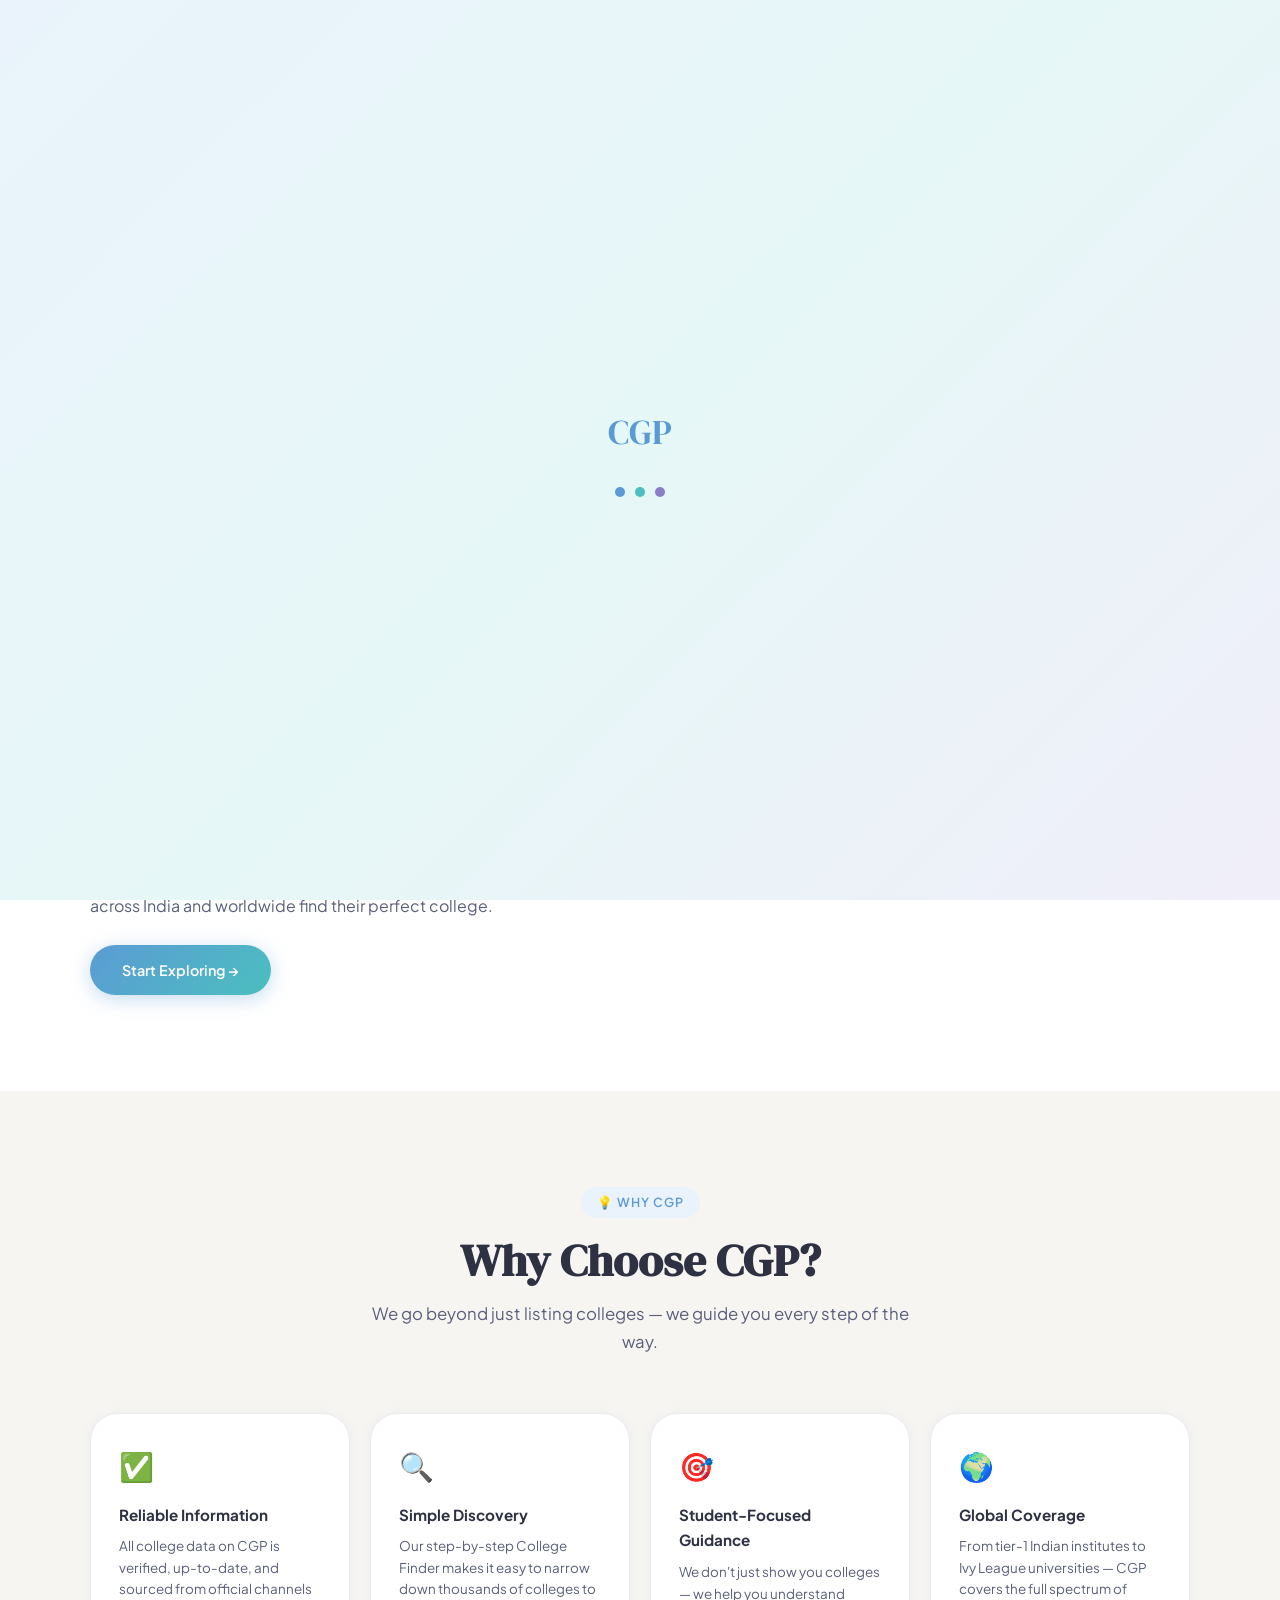
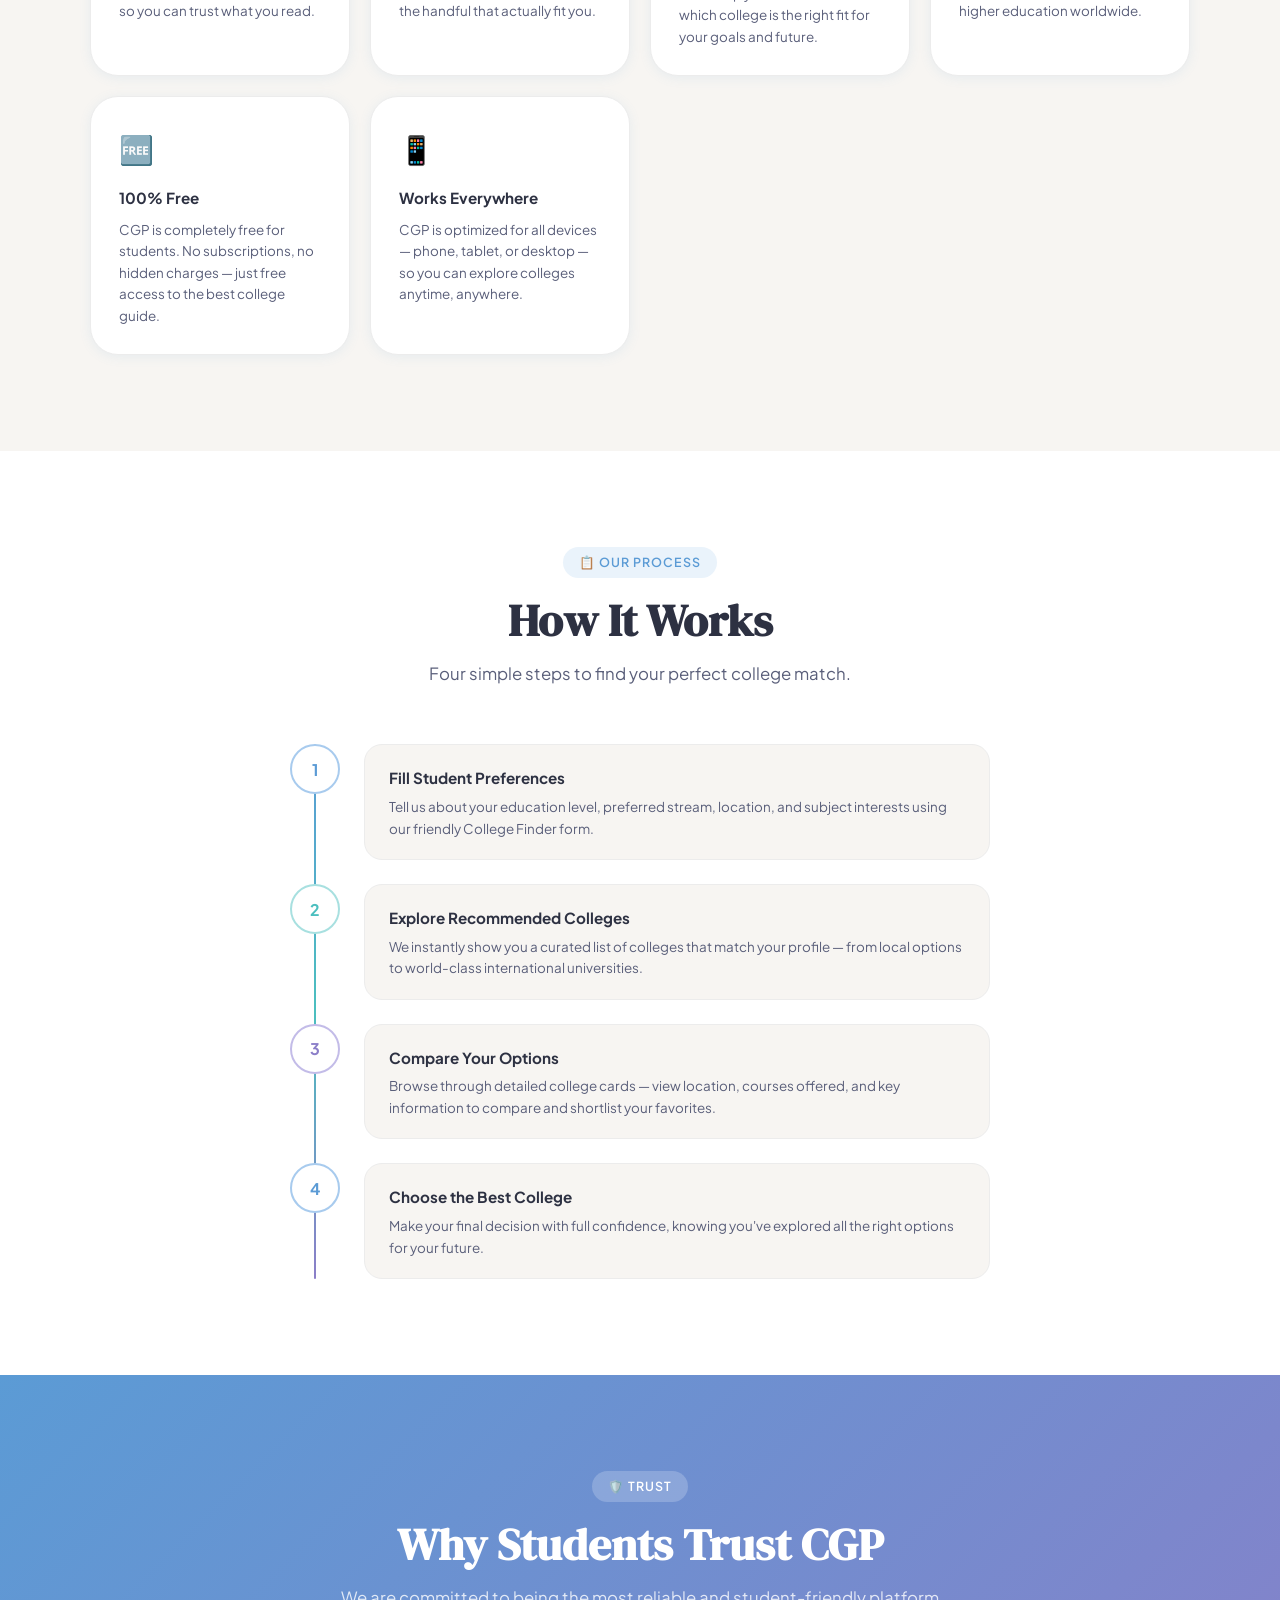
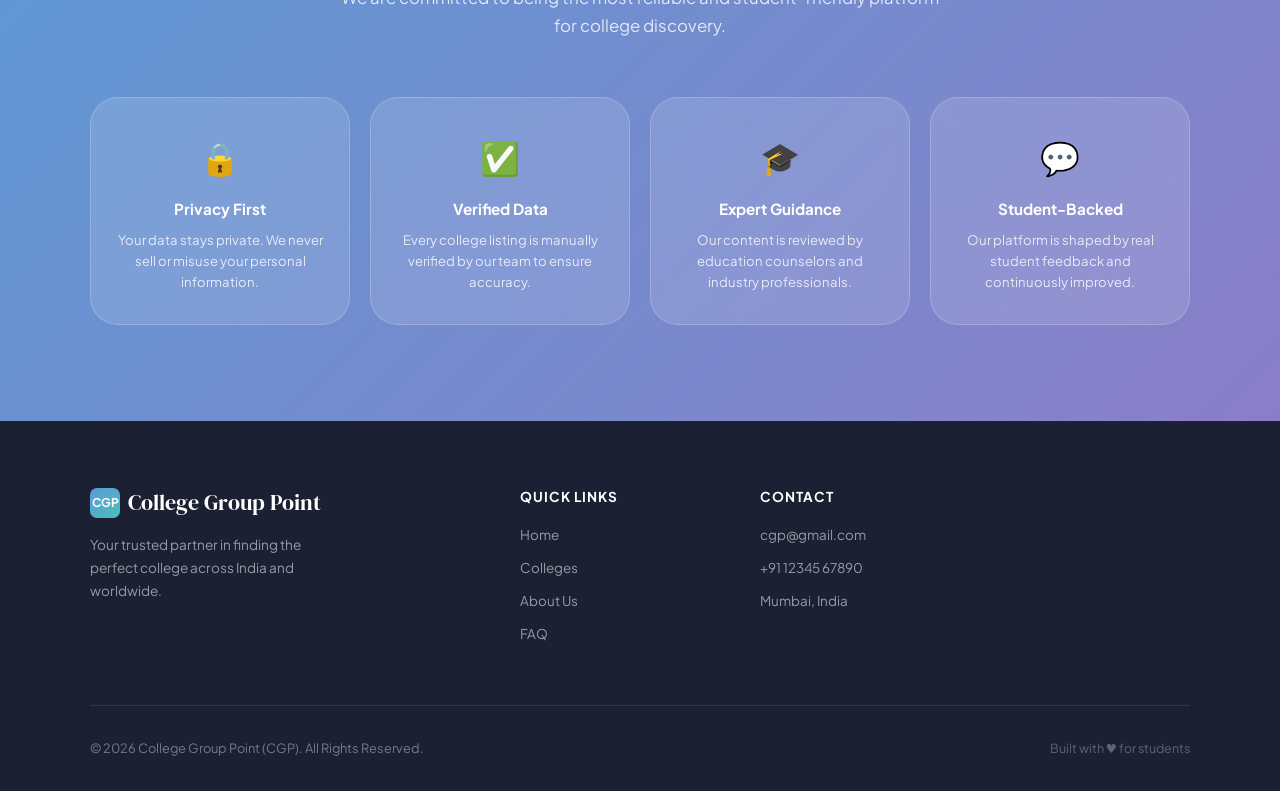
==== commit e182c50a: "Update about.html" ====
--- a/about.html
+++ b/about.html
@@ -1,183 +1,260 @@
 <!DOCTYPE html>
 <html lang="en">
+
 <head>
   <meta charset="UTF-8" />
   <meta name="viewport" content="width=device-width, initial-scale=1.0" />
   <title>CGP — About Us</title>
   <link rel="stylesheet" href="css/style.css" />
 </head>
+
 <body>
 
-<div id="page-loader">
-  <div class="loader-logo">CGP</div>
-  <div class="loader-dots">
-    <div class="loader-dot"></div>
-    <div class="loader-dot"></div>
-    <div class="loader-dot"></div>
+  <div id="page-loader">
+    <div class="loader-logo">CGP</div>
+    <div class="loader-dots">
+      <div class="loader-dot"></div>
+      <div class="loader-dot"></div>
+      <div class="loader-dot"></div>
+    </div>
   </div>
-</div>
-
-<nav class="navbar">
-  <a href="index.html" class="nav-logo"><span>C</span> CGP</a>
-  <ul class="nav-links">
-    <li><a href="index.html">Home</a></li>
-    <li><a href="colleges.html">Colleges</a></li>
-    <li><a href="about.html" class="active">About</a></li>
-    <li><a href="faq.html">FAQ</a></li>
-  </ul>
-  <div class="nav-user-pill" id="nav-user-pill" style="display:none;">
-    <span class="nav-user-avatar">👤</span>
-    <span class="nav-user-name" id="nav-user-name"></span>
+
+  <nav class="navbar">
+    <a href="index.html" class="nav-logo"><span>C</span> CGP</a>
+    <ul class="nav-links">
+      <li><a href="index.html">Home</a></li>
+      <li><a href="colleges.html">Colleges</a></li>
+      <li><a href="about.html" class="active">About</a></li>
+      <li><a href="faq.html">FAQ</a></li>
+    </ul>
+    <div class="nav-user-pill" id="nav-user-pill" style="display:none;">
+      <span class="nav-user-avatar">👤</span>
+      <span class="nav-user-name" id="nav-user-name"></span>
+    </div>
+    <button class="hamburger" aria-label="Menu"><span></span><span></span><span></span></button>
+  </nav>
+  <nav class="mobile-nav">
+    <a href="index.html">Home</a>
+    <a href="colleges.html">Colleges</a>
+    <a href="about.html">About</a>
+    <a href="faq.html">FAQ</a>
+    <div class="mobile-user-row" id="mobile-user-row" style="display:none;">
+      <span id="mobile-user-name-label"></span>
+      <button class="btn btn-secondary" style="padding:0.4rem 1rem;font-size:0.8rem;"
+        onclick="openProfileModal()">Profile</button>
+    </div>
+  </nav>
+
+  <div class="about-page">
+
+    <section class="about-hero">
+      <div class="section-badge reveal">🏫 About CGP</div>
+      <h1 class="section-title reveal" style="max-width:560px;margin:0.75rem auto 1rem;">We're on a Mission to Simplify
+        College Discovery</h1>
+      <p class="section-subtitle reveal">CGP was founded with one belief — every student deserves the right information
+        to make the most important decision of their life.</p>
+    </section>
+
+    <section class="section about-mission">
+      <div class="container">
+        <div class="mission-grid">
+          <div class="mission-text reveal-left">
+            <div class="section-badge">👋 Who We Are</div>
+            <h2>Built by Student, For Students</h2>
+            <p>College Group Point (CGP) was born out of frustration. Our founders went through the stressful process of
+              finding the right college — and realized that most students were navigating this journey completely alone,
+              with confusing or outdated information.</p>
+            <p>So we built CGP: a simple, beautiful, student-first platform that centralizes college discovery, course
+              information, and career guidance — all in one place. Today, we help thousands of students across India and
+              worldwide find their perfect college.</p>
+            <a href="colleges.html" class="btn btn-primary" style="margin-top:0.5rem;">Start Exploring →</a>
+          </div>
+          <div class="reveal-right">
+            <div class="stats-grid">
+              <div class="stat-card"><strong>70+</strong><span>Colleges Listed</span></div>
+              <div class="stat-card"><strong>10K+</strong><span>Students Helped</span></div>
+            </div>
+          </div>
+        </div>
+      </div>
+    </section>
+
+    <section class="section why-section">
+      <div class="container">
+        <div class="section-header reveal">
+          <div class="section-badge">💡 Why CGP</div>
+          <h2 class="section-title">Why Choose CGP?</h2>
+          <p class="section-subtitle">We go beyond just listing colleges — we guide you every step of the way.</p>
+        </div>
+        <div class="why-grid">
+          <div class="why-card reveal reveal-delay-1">
+            <div class="why-icon">✅</div>
+            <h3>Reliable Information</h3>
+            <p>All college data on CGP is verified, up-to-date, and sourced from official channels so you can trust what
+              you read.</p>
+          </div>
+          <div class="why-card reveal reveal-delay-2">
+            <div class="why-icon">🔍</div>
+            <h3>Simple Discovery</h3>
+            <p>Our step-by-step College Finder makes it easy to narrow down thousands of colleges to the handful that
+              actually fit you.</p>
+          </div>
+          <div class="why-card reveal reveal-delay-3">
+            <div class="why-icon">🎯</div>
+            <h3>Student-Focused Guidance</h3>
+            <p>We don't just show you colleges — we help you understand which college is the right fit for your goals
+              and future.</p>
+          </div>
+          <div class="why-card reveal reveal-delay-4">
+            <div class="why-icon">🌍</div>
+            <h3>Global Coverage</h3>
+            <p>From tier-1 Indian institutes to Ivy League universities — CGP covers the full spectrum of higher
+              education worldwide.</p>
+          </div>
+          <div class="why-card reveal">
+            <div class="why-icon">🆓</div>
+            <h3>100% Free</h3>
+            <p>CGP is completely free for students. No subscriptions, no hidden charges — just free access to the best
+              college guide.</p>
+          </div>
+          <div class="why-card reveal">
+            <div class="why-icon">📱</div>
+            <h3>Works Everywhere</h3>
+            <p>CGP is optimized for all devices — phone, tablet, or desktop — so you can explore colleges anytime,
+              anywhere.</p>
+          </div>
+        </div>
+      </div>
+    </section>
+
+    <section class="section process-section">
+      <div class="container">
+        <div class="section-header reveal">
+          <div class="section-badge">📋 Our Process</div>
+          <h2 class="section-title">How It Works</h2>
+          <p class="section-subtitle">Four simple steps to find your perfect college match.</p>
+        </div>
+        <div class="process-steps">
+          <div class="process-step reveal">
+            <div class="process-step-num">1</div>
+            <div class="process-step-content">
+              <h3>Fill Student Preferences</h3>
+              <p>Tell us about your education level, preferred stream, location, and subject interests using our
+                friendly College Finder form.</p>
+            </div>
+          </div>
+          <div class="process-step reveal reveal-delay-1">
+            <div class="process-step-num">2</div>
+            <div class="process-step-content">
+              <h3>Explore Recommended Colleges</h3>
+              <p>We instantly show you a curated list of colleges that match your profile — from local options to
+                world-class international universities.</p>
+            </div>
+          </div>
+          <div class="process-step reveal reveal-delay-2">
+            <div class="process-step-num">3</div>
+            <div class="process-step-content">
+              <h3>Compare Your Options</h3>
+              <p>Browse through detailed college cards — view location, courses offered, and key information to compare
+                and shortlist your favorites.</p>
+            </div>
+          </div>
+          <div class="process-step reveal reveal-delay-3">
+            <div class="process-step-num">4</div>
+            <div class="process-step-content">
+              <h3>Choose the Best College</h3>
+              <p>Make your final decision with full confidence, knowing you've explored all the right options for your
+                future.</p>
+            </div>
+          </div>
+        </div>
+      </div>
+    </section>
+
+    <section class="section trust-section">
+      <div class="container">
+        <div class="section-header reveal">
+          <div class="section-badge">🛡️ Trust</div>
+          <h2 class="section-title">Why Students Trust CGP</h2>
+          <p class="section-subtitle">We are committed to being the most reliable and student-friendly platform for
+            college discovery.</p>
+        </div>
+        <div class="trust-cards">
+          <div class="trust-card reveal reveal-delay-1">
+            <div class="trust-card-icon">🔒</div>
+            <h3>Privacy First</h3>
+            <p>Your data stays private. We never sell or misuse your personal information.</p>
+          </div>
+          <div class="trust-card reveal reveal-delay-2">
+            <div class="trust-card-icon">✅</div>
+            <h3>Verified Data</h3>
+            <p>Every college listing is manually verified by our team to ensure accuracy.</p>
+          </div>
+          <div class="trust-card reveal reveal-delay-3">
+            <div class="trust-card-icon">🎓</div>
+            <h3>Expert Guidance</h3>
+            <p>Our content is reviewed by education counselors and industry professionals.</p>
+          </div>
+          <div class="trust-card reveal reveal-delay-4">
+            <div class="trust-card-icon">💬</div>
+            <h3>Student-Backed</h3>
+            <p>Our platform is shaped by real student feedback and continuously improved.</p>
+          </div>
+        </div>
+      </div>
+    </section>
+
+  </div><!-- /about-page -->
+
+  <footer>
+    <div class="footer-grid">
+      <div class="footer-brand">
+        <div class="footer-logo"><span>CGP</span> College Group Point</div>
+        <p>Your trusted partner in finding the perfect college across India and worldwide.</p>
+      </div>
+      <div class="footer-col">
+        <h4>Quick Links</h4><a href="index.html">Home</a><a href="colleges.html">Colleges</a><a href="about.html">About
+          Us</a><a href="faq.html">FAQ</a>
+      </div>
+
+
+      <div class="footer-col">
+        <h4>Contact</h4><a href="index.html"><span class="__cf_email__"
+            data-cfemail="5a323f3636351a393d2a743334">cgp@gmail.com</span></a><a href="tel:+911234567890">+91
+          12345 67890</a><a href="#">Mumbai, India</a>
+      </div>
+    </div>
+    <div class="footer-bottom">
+      <p>© 2026 College Group Point (CGP). All Rights Reserved.</p>
+      <p style="font-size:0.78rem;color:rgba(255,255,255,0.3)">Built with ♥ for students</p>
+    </div>
+  </footer>
+
+  <!-- Profile Modal -->
+  <div class="modal-overlay" id="profile-modal" style="display:none;">
+    <div class="modal-box profile-modal-box">
+      <button class="modal-close" onclick="closeProfileModal()">✕</button>
+      <div class="profile-avatar-big">👤</div>
+      <h3 class="modal-title" id="profile-modal-name">Your Profile</h3>
+      <div class="profile-details" id="profile-details"></div>
+      <div class="profile-modal-footer">
+        <button class="btn btn-primary"
+          style="background:linear-gradient(135deg,#e74c3c,#c0392b);box-shadow:0 4px 20px rgba(231,76,60,0.3);"
+          onclick="openLogoutConfirm()">🚪 Logout</button>
+      </div>
+    </div>
   </div>
-  <button class="hamburger" aria-label="Menu"><span></span><span></span><span></span></button>
-</nav>
-<nav class="mobile-nav">
-  <a href="index.html">Home</a>
-  <a href="colleges.html">Colleges</a>
-  <a href="about.html">About</a>
-  <a href="faq.html">FAQ</a>
-  <div class="mobile-user-row" id="mobile-user-row" style="display:none;">
-    <span id="mobile-user-name-label"></span>
-    <button class="btn btn-secondary" style="padding:0.4rem 1rem;font-size:0.8rem;" onclick="openProfileModal()">Profile</button>
+  <div class="modal-overlay" id="logout-modal" style="display:none;">
+    <div class="modal-box">
+      <div class="modal-icon">⚠️</div>
+      <h3 class="modal-title">Are you sure?</h3>
+      <p class="modal-text">Logging out will remove all your saved details.<br />Do you want to continue?</p>
+
+    </div>
   </div>
-</nav>
-
-<div class="about-page">
-
-  <section class="about-hero">
-    <div class="section-badge reveal">🏫 About CGP</div>
-    <h1 class="section-title reveal" style="max-width:560px;margin:0.75rem auto 1rem;">We're on a Mission to Simplify College Discovery</h1>
-    <p class="section-subtitle reveal">CGP was founded with one belief — every student deserves the right information to make the most important decision of their life.</p>
-  </section>
-
-  <section class="section about-mission">
-    <div class="container">
-      <div class="mission-grid">
-        <div class="mission-text reveal-left">
-          <div class="section-badge">👋 Who We Are</div>
-          <h2>Built by Students, For Students</h2>
-          <p>College Group Point (CGP) was born out of frustration. Our founders went through the stressful process of finding the right college — and realized that most students were navigating this journey completely alone, with confusing or outdated information.</p>
-          <p>So we built CGP: a simple, beautiful, student-first platform that centralizes college discovery, course information, and career guidance — all in one place. Today, we help thousands of students across India and worldwide find their perfect college.</p>
-          <a href="colleges.html" class="btn btn-primary" style="margin-top:0.5rem;">Start Exploring →</a>
-        </div>
-        <div class="reveal-right">
-          <div class="stats-grid">
-            <div class="stat-card"><strong>500+</strong><span>Colleges Listed</span></div>
-            <div class="stat-card"><strong>50+</strong><span>Countries Covered</span></div>
-            <div class="stat-card"><strong>10K+</strong><span>Students Helped</span></div>
-            <div class="stat-card"><strong>98%</strong><span>Satisfaction Rate</span></div>
-          </div>
-        </div>
-      </div>
-    </div>
-  </section>
-
-  <section class="section why-section">
-    <div class="container">
-      <div class="section-header reveal">
-        <div class="section-badge">💡 Why CGP</div>
-        <h2 class="section-title">Why Choose CGP?</h2>
-        <p class="section-subtitle">We go beyond just listing colleges — we guide you every step of the way.</p>
-      </div>
-      <div class="why-grid">
-        <div class="why-card reveal reveal-delay-1"><div class="why-icon">✅</div><h3>Reliable Information</h3><p>All college data on CGP is verified, up-to-date, and sourced from official channels so you can trust what you read.</p></div>
-        <div class="why-card reveal reveal-delay-2"><div class="why-icon">🔍</div><h3>Simple Discovery</h3><p>Our step-by-step College Finder makes it easy to narrow down thousands of colleges to the handful that actually fit you.</p></div>
-        <div class="why-card reveal reveal-delay-3"><div class="why-icon">🎯</div><h3>Student-Focused Guidance</h3><p>We don't just show you colleges — we help you understand which college is the right fit for your goals and future.</p></div>
-        <div class="why-card reveal reveal-delay-4"><div class="why-icon">🌍</div><h3>Global Coverage</h3><p>From tier-1 Indian institutes to Ivy League universities — CGP covers the full spectrum of higher education worldwide.</p></div>
-        <div class="why-card reveal"><div class="why-icon">🆓</div><h3>100% Free</h3><p>CGP is completely free for students. No subscriptions, no hidden charges — just free access to the best college guide.</p></div>
-        <div class="why-card reveal"><div class="why-icon">📱</div><h3>Works Everywhere</h3><p>CGP is optimized for all devices — phone, tablet, or desktop — so you can explore colleges anytime, anywhere.</p></div>
-      </div>
-    </div>
-  </section>
-
-  <section class="section process-section">
-    <div class="container">
-      <div class="section-header reveal">
-        <div class="section-badge">📋 Our Process</div>
-        <h2 class="section-title">How It Works</h2>
-        <p class="section-subtitle">Four simple steps to find your perfect college match.</p>
-      </div>
-      <div class="process-steps">
-        <div class="process-step reveal">
-          <div class="process-step-num">1</div>
-          <div class="process-step-content"><h3>Fill Student Preferences</h3><p>Tell us about your education level, preferred stream, location, and subject interests using our friendly College Finder form.</p></div>
-        </div>
-        <div class="process-step reveal reveal-delay-1">
-          <div class="process-step-num">2</div>
-          <div class="process-step-content"><h3>Explore Recommended Colleges</h3><p>We instantly show you a curated list of colleges that match your profile — from local options to world-class international universities.</p></div>
-        </div>
-        <div class="process-step reveal reveal-delay-2">
-          <div class="process-step-num">3</div>
-          <div class="process-step-content"><h3>Compare Your Options</h3><p>Browse through detailed college cards — view location, courses offered, and key information to compare and shortlist your favorites.</p></div>
-        </div>
-        <div class="process-step reveal reveal-delay-3">
-          <div class="process-step-num">4</div>
-          <div class="process-step-content"><h3>Choose the Best College</h3><p>Make your final decision with full confidence, knowing you've explored all the right options for your future.</p></div>
-        </div>
-      </div>
-    </div>
-  </section>
-
-  <section class="section trust-section">
-    <div class="container">
-      <div class="section-header reveal">
-        <div class="section-badge">🛡️ Trust</div>
-        <h2 class="section-title">Why Students Trust CGP</h2>
-        <p class="section-subtitle">We are committed to being the most reliable and student-friendly platform for college discovery.</p>
-      </div>
-      <div class="trust-cards">
-        <div class="trust-card reveal reveal-delay-1"><div class="trust-card-icon">🔒</div><h3>Privacy First</h3><p>Your data stays private. We never sell or misuse your personal information.</p></div>
-        <div class="trust-card reveal reveal-delay-2"><div class="trust-card-icon">✅</div><h3>Verified Data</h3><p>Every college listing is manually verified by our team to ensure accuracy.</p></div>
-        <div class="trust-card reveal reveal-delay-3"><div class="trust-card-icon">🎓</div><h3>Expert Guidance</h3><p>Our content is reviewed by education counselors and industry professionals.</p></div>
-        <div class="trust-card reveal reveal-delay-4"><div class="trust-card-icon">💬</div><h3>Student-Backed</h3><p>Our platform is shaped by real student feedback and continuously improved.</p></div>
-      </div>
-    </div>
-  </section>
-
-</div><!-- /about-page -->
-
-<footer>
-  <div class="footer-grid">
-    <div class="footer-brand">
-      <div class="footer-logo"><span>C</span> College Group Point</div>
-      <p>Your trusted partner in finding the perfect college across India and worldwide.</p>
-      <div class="footer-social">
-        <div class="social-icon">f</div><div class="social-icon">in</div>
-        <div class="social-icon">𝕏</div><div class="social-icon">Li</div>
-      </div>
-    </div>
-    <div class="footer-col"><h4>Quick Links</h4><a href="index.html">Home</a><a href="colleges.html">Colleges</a><a href="about.html">About Us</a><a href="faq.html">FAQ</a></div>
-    <div class="footer-col"><h4>Services</h4><a href="#">College Discovery</a><a href="#">Course Guidance</a><a href="#">Study Abroad</a><a href="#">Career Advice</a></div>
-    <div class="footer-col"><h4>Contact</h4><a href="/cdn-cgi/l/email-protection#9ef6fbf2f2f1defdf9eeb0f7f0"><span class="__cf_email__" data-cfemail="8ee6ebe2e2e1ceede9fea0e7e0">[email&#160;protected]</span></a><a href="tel:+911234567890">+91 12345 67890</a><a href="#">Mumbai, India</a></div>
-  </div>
-  <div class="footer-bottom">
-    <p>© 2026 College Group Point (CGP). All Rights Reserved.</p>
-    <p style="font-size:0.78rem;color:rgba(255,255,255,0.3)">Built with ♥ for students</p>
-  </div>
-</footer>
-
-<!-- Profile Modal -->
-<div class="modal-overlay" id="profile-modal" style="display:none;">
-  <div class="modal-box profile-modal-box">
-    <button class="modal-close" onclick="closeProfileModal()">✕</button>
-    <div class="profile-avatar-big">👤</div>
-    <h3 class="modal-title" id="profile-modal-name">Your Profile</h3>
-    <div class="profile-details" id="profile-details"></div>
-    <div class="profile-modal-footer">
-      <button class="btn btn-primary" style="background:linear-gradient(135deg,#e74c3c,#c0392b);box-shadow:0 4px 20px rgba(231,76,60,0.3);" onclick="openLogoutConfirm()">🚪 Logout</button>
-    </div>
-  </div>
-</div>
-<div class="modal-overlay" id="logout-modal" style="display:none;">
-  <div class="modal-box">
-    <div class="modal-icon">⚠️</div>
-    <h3 class="modal-title">Are you sure?</h3>
-    <p class="modal-text">Logging out will remove all your saved details.<br/>Do you want to continue?</p>
-
-  </div>
-</div>
-
-<button id="go-top" aria-label="Go to top">↑</button>
-<script src="js/script.js"></script>
+
+  <button id="go-top" aria-label="Go to top">↑</button>
+  <script src="js/script.js"></script>
 </body>
+
 </html>
